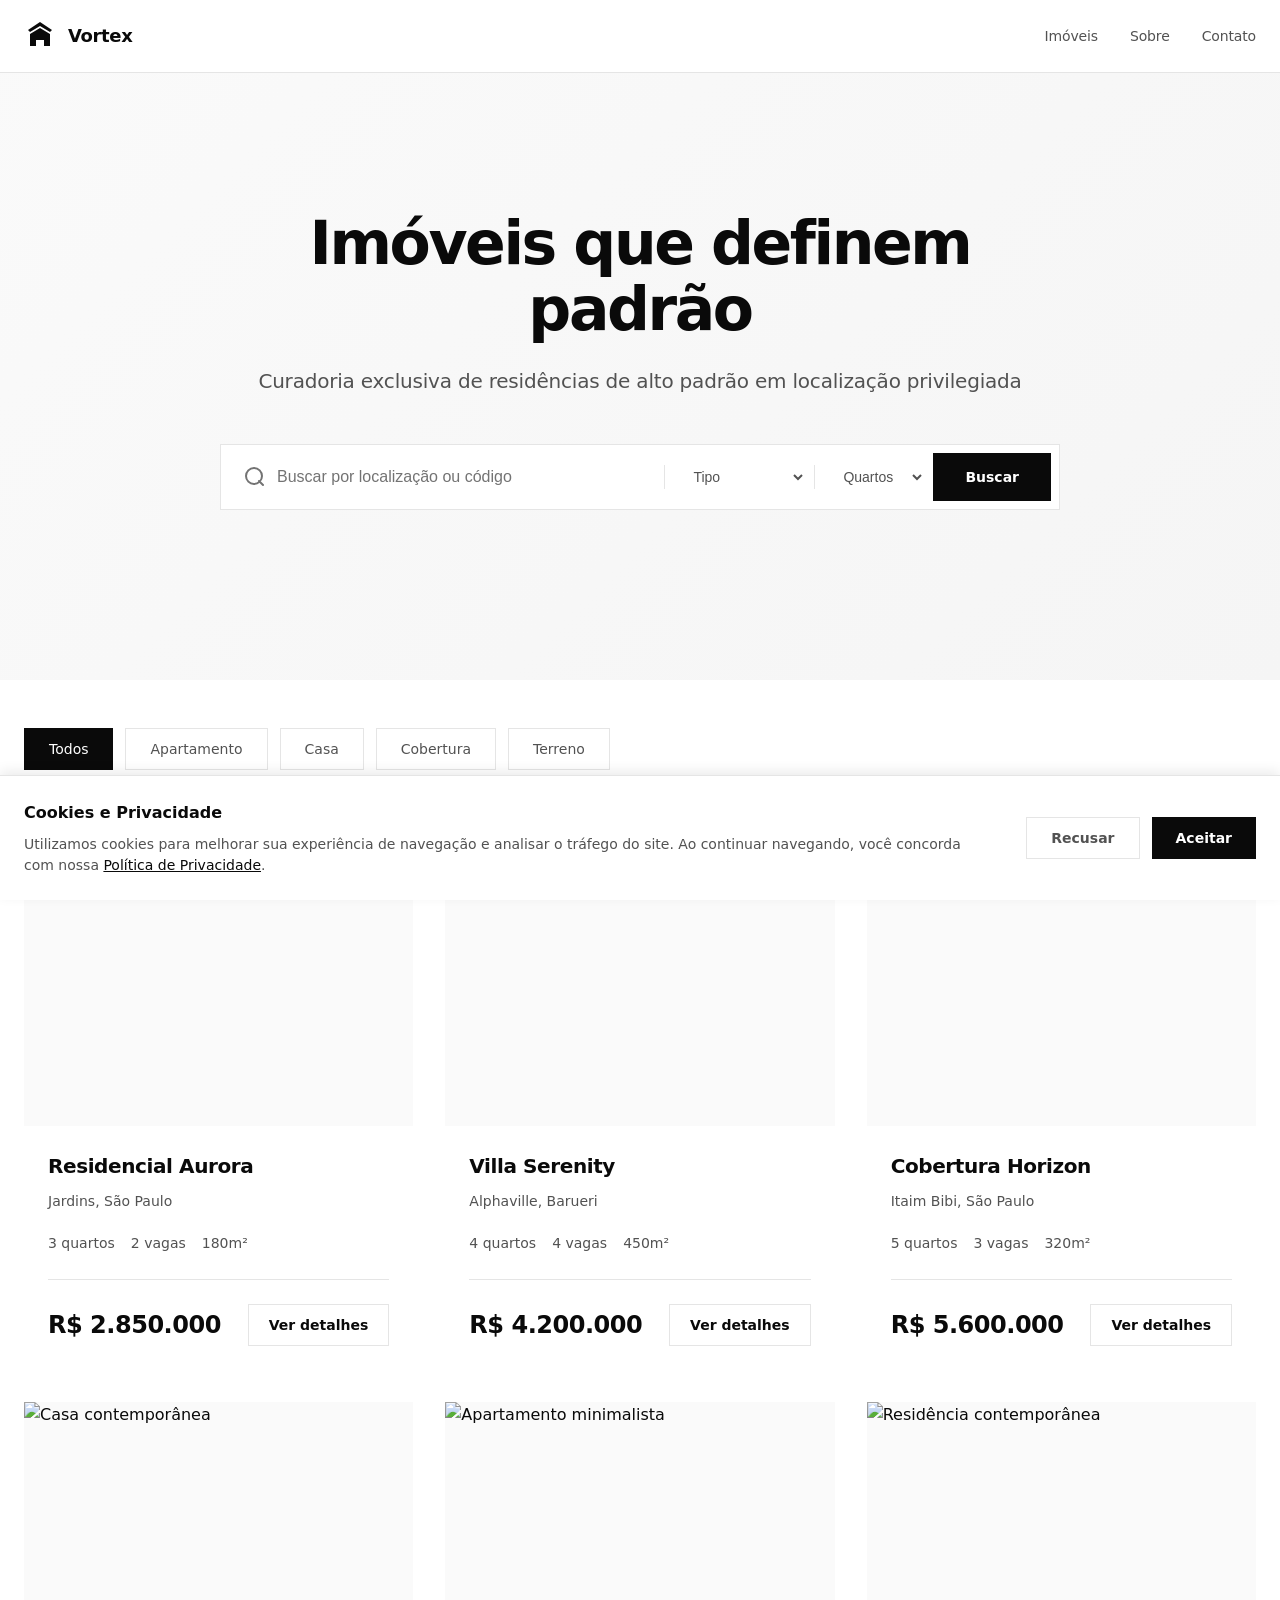
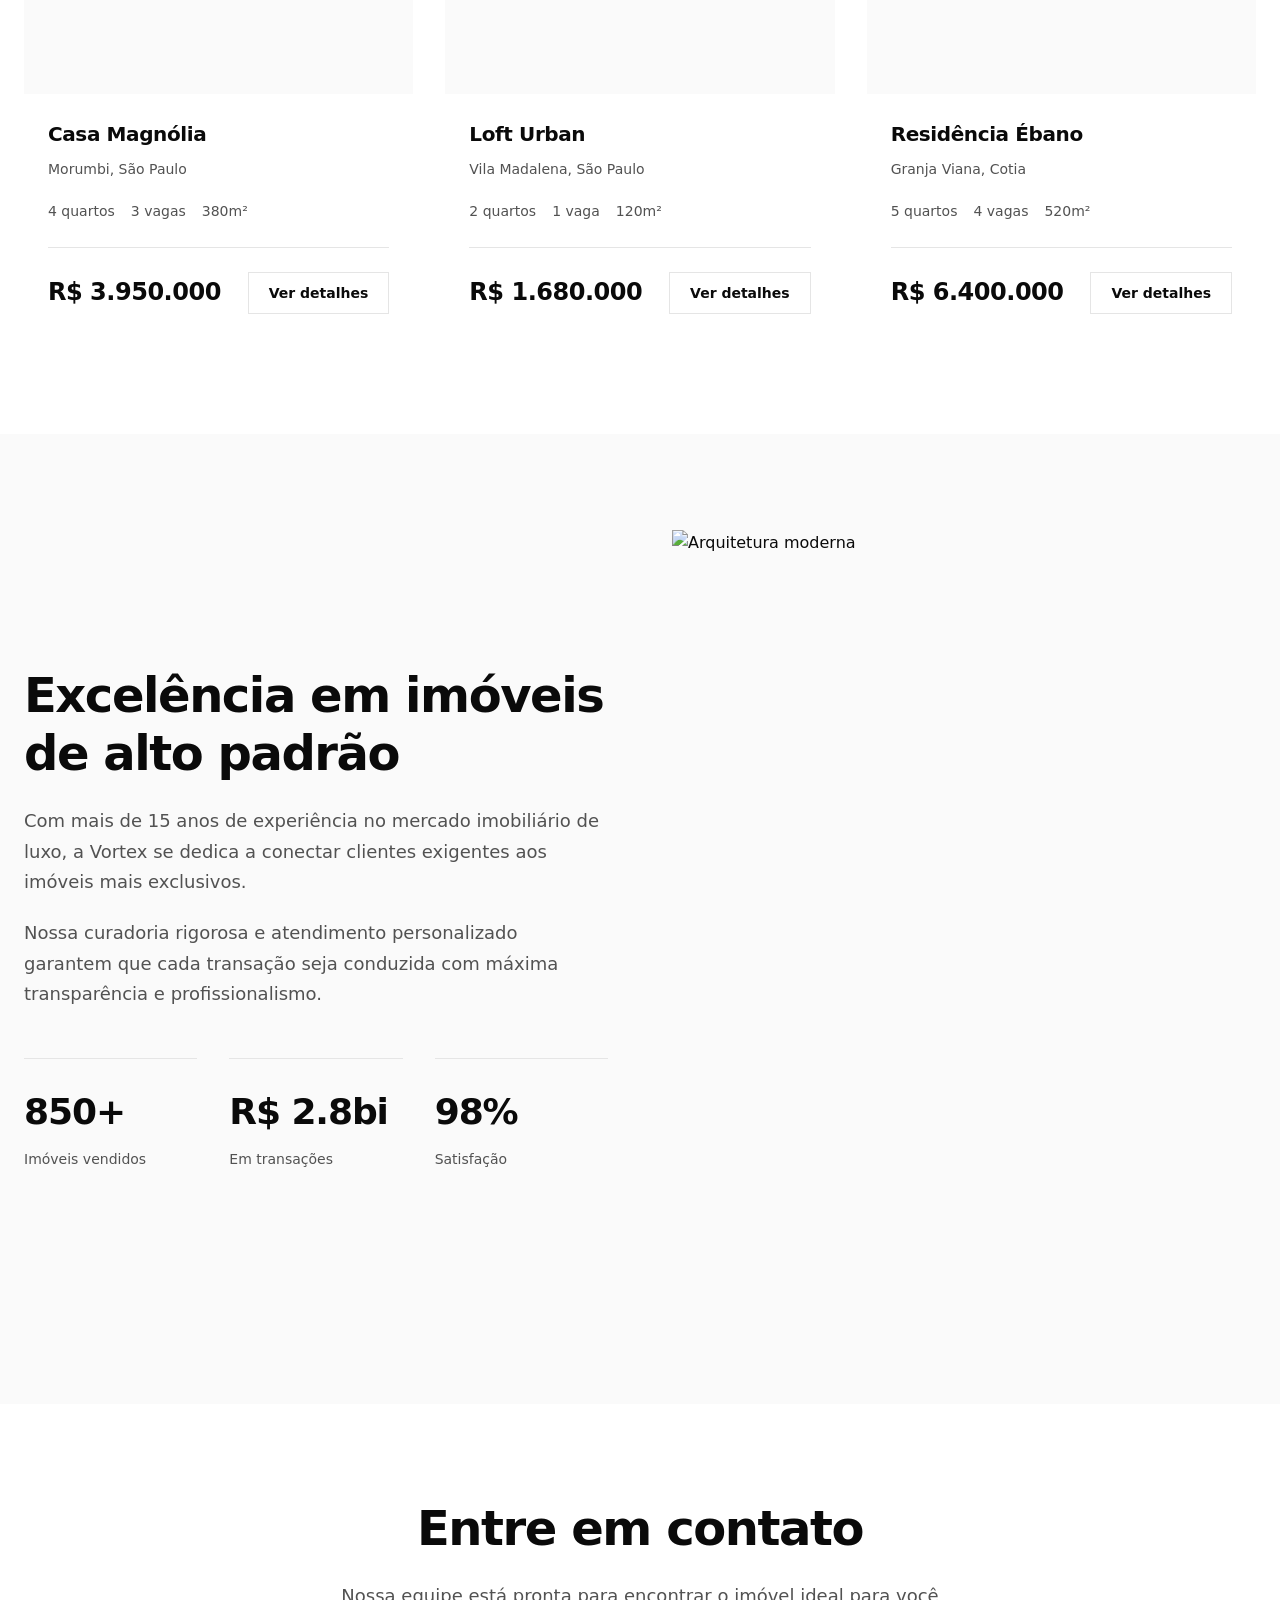
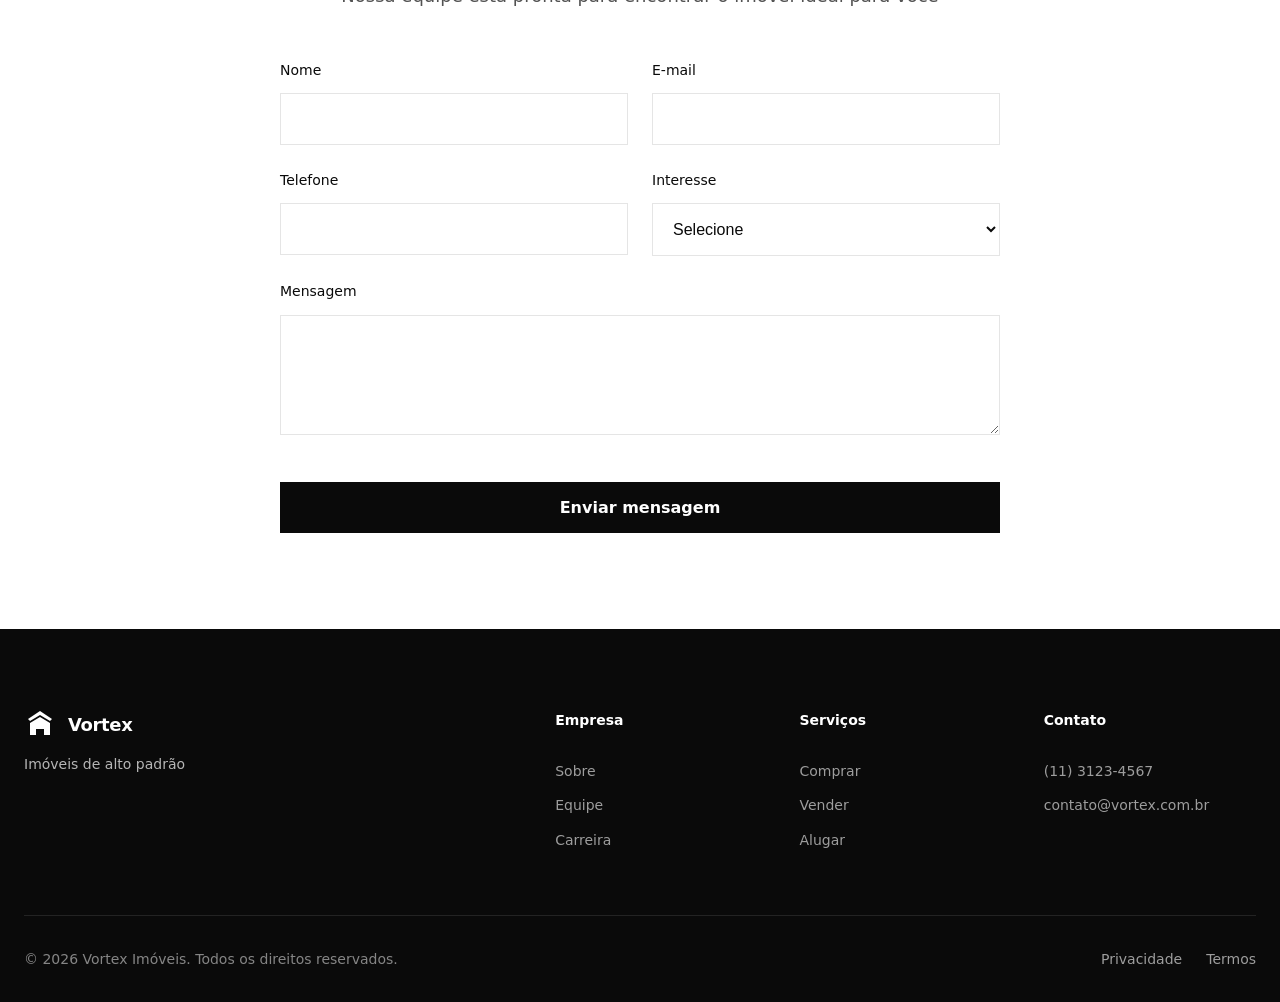
==== frontend/index.html @ df56c569 ":tada: commit inicial" ====
<!DOCTYPE html>
<html lang="pt-BR">
<head>
    <meta charset="UTF-8">
    <meta name="viewport" content="width=device-width, initial-scale=1.0">
    <title>Vortex Imóveis — Imóveis de Alto Padrão</title>
    <link rel="stylesheet" href="styles.css">
</head>
<body>
    <!-- Header -->
    <header class="header">
        <div class="container">
            <div class="header-content">
                <a href="/" class="logo">
                    <svg width="32" height="32" viewBox="0 0 32 32" fill="none">
                        <path d="M16 2L4 10L6 12L16 6L26 12L28 10L16 2Z" fill="currentColor"/>
                        <path d="M6 14V26H12V20H20V26H26V14L16 8L6 14Z" fill="currentColor"/>
                    </svg>
                    <span>Vortex</span>
                </a>

                <nav class="nav">
                    <a href="#imoveis" class="nav-link">Imóveis</a>
                    <a href="#sobre" class="nav-link">Sobre</a>
                    <a href="#contato" class="nav-link">Contato</a>
                </nav>

                <button class="menu-toggle" aria-label="Menu">
                    <span></span>
                    <span></span>
                    <span></span>
                </button>
            </div>
        </div>
    </header>

    <!-- Mobile Menu -->
    <div class="mobile-menu">
        <div class="mobile-menu-content">
            <a href="#imoveis" class="mobile-nav-link">Imóveis</a>
            <a href="#sobre" class="mobile-nav-link">Sobre</a>
            <a href="#contato" class="mobile-nav-link">Contato</a>
        </div>
    </div>

    <!-- Hero -->
    <section class="hero">
        <div class="hero-background"></div>
        <div class="container">
            <div class="hero-content">
                <h1 class="hero-title">Imóveis que definem padrão</h1>
                <p class="hero-subtitle">Curadoria exclusiva de residências de alto padrão em localização privilegiada</p>

                <!-- Search Bar -->
                <div class="search-bar">
                    <div class="search-field">
                        <svg width="20" height="20" viewBox="0 0 20 20" fill="none">
                            <path d="M9 17A8 8 0 109 1a8 8 0 000 16zM18 18l-4-4" stroke="currentColor" stroke-width="2" stroke-linecap="round"/>
                        </svg>
                        <input type="text" placeholder="Buscar por localização ou código" class="search-input">
                    </div>
                    <div class="search-divider"></div>
                    <select class="search-select">
                        <option value="">Tipo</option>
                        <option value="apartamento">Apartamento</option>
                        <option value="casa">Casa</option>
                        <option value="cobertura">Cobertura</option>
                        <option value="terreno">Terreno</option>
                    </select>
                    <div class="search-divider"></div>
                    <select class="search-select">
                        <option value="">Quartos</option>
                        <option value="1">1+</option>
                        <option value="2">2+</option>
                        <option value="3">3+</option>
                        <option value="4">4+</option>
                    </select>
                    <button class="search-button">
                        Buscar
                    </button>
                </div>
            </div>
        </div>
    </section>

    <!-- Filters -->
    <section class="filters-section">
        <div class="container">
            <div class="filters">
                <button class="filter-button active">Todos</button>
                <button class="filter-button">Apartamento</button>
                <button class="filter-button">Casa</button>
                <button class="filter-button">Cobertura</button>
                <button class="filter-button">Terreno</button>
            </div>
        </div>
    </section>

    <!-- Properties Grid -->
    <section class="properties" id="imoveis">
        <div class="container">
            <div class="properties-grid">
                <!-- Property Card 1 -->
                <article class="property-card">
                    <div class="property-image-wrapper">
                        <img src="https://images.unsplash.com/photo-1600596542815-ffad4c1539a9?w=800&h=600&fit=crop" alt="Apartamento luxuoso com vista" class="property-image" loading="lazy">
                        <div class="property-badge">Lançamento</div>
                    </div>
                    <div class="property-content">
                        <div class="property-header">
                            <h3 class="property-title">Residencial Aurora</h3>
                            <p class="property-location">Jardins, São Paulo</p>
                        </div>
                        <div class="property-features">
                            <span class="property-feature">3 quartos</span>
                            <span class="property-feature">2 vagas</span>
                            <span class="property-feature">180m²</span>
                        </div>
                        <div class="property-footer">
                            <div class="property-price">R$ 2.850.000</div>
                            <button class="property-button">Ver detalhes</button>
                        </div>
                    </div>
                </article>

                <!-- Property Card 2 -->
                <article class="property-card">
                    <div class="property-image-wrapper">
                        <img src="https://images.unsplash.com/photo-1613490493576-7fde63acd811?w=800&h=600&fit=crop" alt="Casa moderna" class="property-image" loading="lazy">
                    </div>
                    <div class="property-content">
                        <div class="property-header">
                            <h3 class="property-title">Villa Serenity</h3>
                            <p class="property-location">Alphaville, Barueri</p>
                        </div>
                        <div class="property-features">
                            <span class="property-feature">4 quartos</span>
                            <span class="property-feature">4 vagas</span>
                            <span class="property-feature">450m²</span>
                        </div>
                        <div class="property-footer">
                            <div class="property-price">R$ 4.200.000</div>
                            <button class="property-button">Ver detalhes</button>
                        </div>
                    </div>
                </article>

                <!-- Property Card 3 -->
                <article class="property-card">
                    <div class="property-image-wrapper">
                        <img src="https://images.unsplash.com/photo-1512917774080-9991f1c4c750?w=800&h=600&fit=crop" alt="Cobertura duplex" class="property-image" loading="lazy">
                        <div class="property-badge">Destaque</div>
                    </div>
                    <div class="property-content">
                        <div class="property-header">
                            <h3 class="property-title">Cobertura Horizon</h3>
                            <p class="property-location">Itaim Bibi, São Paulo</p>
                        </div>
                        <div class="property-features">
                            <span class="property-feature">5 quartos</span>
                            <span class="property-feature">3 vagas</span>
                            <span class="property-feature">320m²</span>
                        </div>
                        <div class="property-footer">
                            <div class="property-price">R$ 5.600.000</div>
                            <button class="property-button">Ver detalhes</button>
                        </div>
                    </div>
                </article>

                <!-- Property Card 4 -->
                <article class="property-card">
                    <div class="property-image-wrapper">
                        <img src="https://images.unsplash.com/photo-1564013799919-ab600027ffc6?w=800&h=600&fit=crop" alt="Casa contemporânea" class="property-image" loading="lazy">
                    </div>
                    <div class="property-content">
                        <div class="property-header">
                            <h3 class="property-title">Casa Magnólia</h3>
                            <p class="property-location">Morumbi, São Paulo</p>
                        </div>
                        <div class="property-features">
                            <span class="property-feature">4 quartos</span>
                            <span class="property-feature">3 vagas</span>
                            <span class="property-feature">380m²</span>
                        </div>
                        <div class="property-footer">
                            <div class="property-price">R$ 3.950.000</div>
                            <button class="property-button">Ver detalhes</button>
                        </div>
                    </div>
                </article>

                <!-- Property Card 5 -->
                <article class="property-card">
                    <div class="property-image-wrapper">
                        <img src="https://images.unsplash.com/photo-1605276374104-dee2a0ed3cd6?w=800&h=600&fit=crop" alt="Apartamento minimalista" class="property-image" loading="lazy">
                    </div>
                    <div class="property-content">
                        <div class="property-header">
                            <h3 class="property-title">Loft Urban</h3>
                            <p class="property-location">Vila Madalena, São Paulo</p>
                        </div>
                        <div class="property-features">
                            <span class="property-feature">2 quartos</span>
                            <span class="property-feature">1 vaga</span>
                            <span class="property-feature">120m²</span>
                        </div>
                        <div class="property-footer">
                            <div class="property-price">R$ 1.680.000</div>
                            <button class="property-button">Ver detalhes</button>
                        </div>
                    </div>
                </article>

                <!-- Property Card 6 -->
                <article class="property-card">
                    <div class="property-image-wrapper">
                        <img src="https://images.unsplash.com/photo-1600585154340-be6161a56a0c?w=800&h=600&fit=crop" alt="Residência contemporânea" class="property-image" loading="lazy">
                    </div>
                    <div class="property-content">
                        <div class="property-header">
                            <h3 class="property-title">Residência Ébano</h3>
                            <p class="property-location">Granja Viana, Cotia</p>
                        </div>
                        <div class="property-features">
                            <span class="property-feature">5 quartos</span>
                            <span class="property-feature">4 vagas</span>
                            <span class="property-feature">520m²</span>
                        </div>
                        <div class="property-footer">
                            <div class="property-price">R$ 6.400.000</div>
                            <button class="property-button">Ver detalhes</button>
                        </div>
                    </div>
                </article>
            </div>
        </div>
    </section>

    <!-- About Section -->
    <section class="about" id="sobre">
        <div class="container">
            <div class="about-grid">
                <div class="about-content">
                    <h2 class="section-title">Excelência em imóveis de alto padrão</h2>
                    <p class="about-text">Com mais de 15 anos de experiência no mercado imobiliário de luxo, a Vortex se dedica a conectar clientes exigentes aos imóveis mais exclusivos.</p>
                    <p class="about-text">Nossa curadoria rigorosa e atendimento personalizado garantem que cada transação seja conduzida com máxima transparência e profissionalismo.</p>

                    <div class="stats">
                        <div class="stat">
                            <div class="stat-number">850+</div>
                            <div class="stat-label">Imóveis vendidos</div>
                        </div>
                        <div class="stat">
                            <div class="stat-number">R$ 2.8bi</div>
                            <div class="stat-label">Em transações</div>
                        </div>
                        <div class="stat">
                            <div class="stat-number">98%</div>
                            <div class="stat-label">Satisfação</div>
                        </div>
                    </div>
                </div>
                <div class="about-image">
                    <img src="https://images.unsplash.com/photo-1560518883-ce09059eeffa?w=800&h=1000&fit=crop" alt="Arquitetura moderna" loading="lazy">
                </div>
            </div>
        </div>
    </section>

    <!-- Contact Section -->
    <section class="contact" id="contato">
        <div class="container">
            <div class="contact-content">
                <h2 class="section-title centered">Entre em contato</h2>
                <p class="contact-subtitle">Nossa equipe está pronta para encontrar o imóvel ideal para você</p>

                <form class="contact-form">
                    <div class="form-row">
                        <div class="form-group">
                            <label for="name" class="form-label">Nome</label>
                            <input type="text" id="name" class="form-input" required>
                        </div>
                        <div class="form-group">
                            <label for="email" class="form-label">E-mail</label>
                            <input type="email" id="email" class="form-input" required>
                        </div>
                    </div>

                    <div class="form-row">
                        <div class="form-group">
                            <label for="phone" class="form-label">Telefone</label>
                            <input type="tel" id="phone" class="form-input" required>
                        </div>
                        <div class="form-group">
                            <label for="interest" class="form-label">Interesse</label>
                            <select id="interest" class="form-input">
                                <option value="">Selecione</option>
                                <option value="comprar">Comprar</option>
                                <option value="vender">Vender</option>
                                <option value="alugar">Alugar</option>
                            </select>
                        </div>
                    </div>

                    <div class="form-group">
                        <label for="message" class="form-label">Mensagem</label>
                        <textarea id="message" class="form-input form-textarea" rows="4"></textarea>
                    </div>

                    <button type="submit" class="form-submit">Enviar mensagem</button>
                </form>
            </div>
        </div>
    </section>

    <!-- Footer -->
    <footer class="footer">
        <div class="container">
            <div class="footer-content">
                <div class="footer-brand">
                    <div class="logo">
                        <svg width="32" height="32" viewBox="0 0 32 32" fill="none">
                            <path d="M16 2L4 10L6 12L16 6L26 12L28 10L16 2Z" fill="currentColor"/>
                            <path d="M6 14V26H12V20H20V26H26V14L16 8L6 14Z" fill="currentColor"/>
                        </svg>
                        <span>Vortex</span>
                    </div>
                    <p class="footer-tagline">Imóveis de alto padrão</p>
                </div>

                <div class="footer-links">
                    <div class="footer-column">
                        <h4 class="footer-heading">Empresa</h4>
                        <a href="#sobre" class="footer-link">Sobre</a>
                        <a href="#" class="footer-link">Equipe</a>
                        <a href="#" class="footer-link">Carreira</a>
                    </div>

                    <div class="footer-column">
                        <h4 class="footer-heading">Serviços</h4>
                        <a href="#" class="footer-link">Comprar</a>
                        <a href="#" class="footer-link">Vender</a>
                        <a href="#" class="footer-link">Alugar</a>
                    </div>

                    <div class="footer-column">
                        <h4 class="footer-heading">Contato</h4>
                        <a href="tel:+551131234567" class="footer-link">(11) 3123-4567</a>
                        <a href="mailto:contato@vortex.com.br" class="footer-link">contato@vortex.com.br</a>
                    </div>
                </div>
            </div>

            <div class="footer-bottom">
                <p>© 2026 Vortex Imóveis. Todos os direitos reservados.</p>
                <div class="footer-legal">
                    <a href="privacy.html" class="footer-link">Privacidade</a>
                    <a href="terms.html" class="footer-link">Termos</a>
                </div>
            </div>
        </div>
    </footer>

    <!-- Cookie Banner -->
    <div class="cookie-banner" id="cookieBanner">
        <div class="cookie-banner-content">
            <div class="cookie-banner-text">
                <h3 class="cookie-banner-title">Cookies e Privacidade</h3>
                <p class="cookie-banner-description">
                    Utilizamos cookies para melhorar sua experiência de navegação e analisar o tráfego do site.
                    Ao continuar navegando, você concorda com nossa <a href="privacy.html">Política de Privacidade</a>.
                </p>
            </div>
            <div class="cookie-banner-actions">
                <button class="cookie-banner-button secondary" id="cookieReject">Recusar</button>
                <button class="cookie-banner-button primary" id="cookieAccept">Aceitar</button>
            </div>
        </div>
    </div>

    <script src="script.js"></script>
</body>
</html>
---- frontend/styles.css ----
/* Reset & Base */
* {
    margin: 0;
    padding: 0;
    box-sizing: border-box;
}

:root {
    /* Colors */
    --color-background: #ffffff;
    --color-surface: #fafafa;
    --color-surface-elevated: #ffffff;
    --color-text-primary: #0a0a0a;
    --color-text-secondary: #525252;
    --color-text-tertiary: #737373;
    --color-border: #e5e5e5;
    --color-border-hover: #d4d4d4;
    --color-accent: #0a0a0a;
    --color-accent-hover: #262626;

    /* Typography Scale */
    --font-sans: -apple-system, BlinkMacSystemFont, 'Segoe UI', system-ui, sans-serif;
    --font-size-xs: 0.8125rem;
    --font-size-sm: 0.875rem;
    --font-size-base: 1rem;
    --font-size-lg: 1.125rem;
    --font-size-xl: 1.25rem;
    --font-size-2xl: 1.5rem;
    --font-size-3xl: 1.875rem;
    --font-size-4xl: 2.25rem;
    --font-size-5xl: 3rem;
    --font-size-6xl: 3.75rem;

    /* Spacing */
    --space-1: 0.25rem;
    --space-2: 0.5rem;
    --space-3: 0.75rem;
    --space-4: 1rem;
    --space-5: 1.25rem;
    --space-6: 1.5rem;
    --space-8: 2rem;
    --space-10: 2.5rem;
    --space-12: 3rem;
    --space-16: 4rem;
    --space-20: 5rem;
    --space-24: 6rem;
    --space-32: 8rem;

    /* Layout */
    --container-max: 1280px;
    --container-padding: var(--space-6);

    /* Effects */
    --transition-fast: 150ms cubic-bezier(0.4, 0, 0.2, 1);
    --transition-base: 250ms cubic-bezier(0.4, 0, 0.2, 1);
    --shadow-sm: 0 1px 2px rgba(0, 0, 0, 0.04);
    --shadow-md: 0 2px 8px rgba(0, 0, 0, 0.08);
    --shadow-lg: 0 8px 24px rgba(0, 0, 0, 0.12);
}

html {
    -webkit-font-smoothing: antialiased;
    -moz-osx-font-smoothing: grayscale;
}

body {
    font-family: var(--font-sans);
    font-size: var(--font-size-base);
    line-height: 1.6;
    color: var(--color-text-primary);
    background: var(--color-background);
}

img {
    display: block;
    max-width: 100%;
    height: auto;
}

button {
    font-family: inherit;
    cursor: pointer;
    border: 0;
    background: none;
}

a {
    color: inherit;
    text-decoration: none;
}

/* Container */
.container {
    max-width: var(--container-max);
    margin: 0 auto;
    padding: 0 var(--container-padding);
}

/* Header */
.header {
    position: fixed;
    top: 0;
    left: 0;
    right: 0;
    z-index: 100;
    background: rgba(255, 255, 255, 0.92);
    backdrop-filter: blur(12px);
    border-bottom: 1px solid var(--color-border);
    transition: background var(--transition-base);
}

.header-content {
    display: flex;
    align-items: center;
    justify-content: space-between;
    height: 72px;
}

.logo {
    display: flex;
    align-items: center;
    gap: var(--space-3);
    font-size: var(--font-size-lg);
    font-weight: 600;
    letter-spacing: -0.02em;
    color: var(--color-text-primary);
}

.logo svg {
    flex-shrink: 0;
}

.nav {
    display: flex;
    gap: var(--space-8);
}

.nav-link {
    font-size: var(--font-size-sm);
    font-weight: 500;
    color: var(--color-text-secondary);
    transition: color var(--transition-fast);
    letter-spacing: -0.01em;
}

.nav-link:hover {
    color: var(--color-text-primary);
}

.menu-toggle {
    display: none;
    flex-direction: column;
    gap: 5px;
    padding: var(--space-2);
}

.menu-toggle span {
    width: 22px;
    height: 2px;
    background: var(--color-text-primary);
    transition: all var(--transition-fast);
}

/* Mobile Menu */
.mobile-menu {
    position: fixed;
    top: 73px;
    left: 0;
    right: 0;
    background: var(--color-surface-elevated);
    border-bottom: 1px solid var(--color-border);
    padding: var(--space-6) var(--container-padding);
    display: none;
    z-index: 99;
}

.mobile-menu.active {
    display: block;
}

.mobile-menu-content {
    display: flex;
    flex-direction: column;
    gap: var(--space-4);
}

.mobile-nav-link {
    font-size: var(--font-size-base);
    font-weight: 500;
    color: var(--color-text-secondary);
    padding: var(--space-3) 0;
}

/* Hero */
.hero {
    position: relative;
    min-height: 680px;
    display: flex;
    align-items: center;
    padding-top: 120px;
    padding-bottom: var(--space-20);
    overflow: hidden;
}

.hero-background {
    position: absolute;
    inset: 0;
    background: linear-gradient(135deg, #fafafa 0%, #f5f5f5 100%);
    z-index: -1;
}

.hero-content {
    max-width: 840px;
    margin: 0 auto;
    text-align: center;
}

.hero-title {
    font-size: var(--font-size-6xl);
    font-weight: 600;
    letter-spacing: -0.04em;
    line-height: 1.1;
    margin-bottom: var(--space-6);
}

.hero-subtitle {
    font-size: var(--font-size-xl);
    color: var(--color-text-secondary);
    margin-bottom: var(--space-12);
    letter-spacing: -0.01em;
    line-height: 1.5;
}

/* Search Bar */
.search-bar {
    display: flex;
    align-items: center;
    background: var(--color-surface-elevated);
    border: 1px solid var(--color-border);
    padding: var(--space-2);
    gap: var(--space-2);
    max-width: 920px;
    margin: 0 auto;
    transition: border-color var(--transition-fast), box-shadow var(--transition-fast);
}

.search-bar:focus-within {
    border-color: var(--color-text-primary);
    box-shadow: 0 0 0 3px rgba(10, 10, 10, 0.06);
}

.search-field {
    flex: 1;
    display: flex;
    align-items: center;
    gap: var(--space-3);
    padding: 0 var(--space-4);
}

.search-field svg {
    color: var(--color-text-tertiary);
    flex-shrink: 0;
}

.search-input {
    flex: 1;
    border: 0;
    background: transparent;
    font-size: var(--font-size-base);
    color: var(--color-text-primary);
    outline: 0;
}

.search-input::placeholder {
    color: var(--color-text-tertiary);
}

.search-divider {
    width: 1px;
    height: 24px;
    background: var(--color-border);
}

.search-select {
    border: 0;
    background: transparent;
    font-size: var(--font-size-sm);
    color: var(--color-text-secondary);
    padding: var(--space-3) var(--space-4);
    outline: 0;
    cursor: pointer;
    font-weight: 500;
}

.search-button {
    background: var(--color-accent);
    color: white;
    padding: var(--space-4) var(--space-8);
    font-size: var(--font-size-sm);
    font-weight: 600;
    transition: background var(--transition-fast);
}

.search-button:hover {
    background: var(--color-accent-hover);
}

/* Filters */
.filters-section {
    padding: var(--space-12) 0 var(--space-8);
}

.filters {
    display: flex;
    gap: var(--space-3);
    overflow-x: auto;
    -webkit-overflow-scrolling: touch;
    scrollbar-width: none;
}

.filters::-webkit-scrollbar {
    display: none;
}

.filter-button {
    padding: var(--space-3) var(--space-6);
    font-size: var(--font-size-sm);
    font-weight: 500;
    color: var(--color-text-secondary);
    background: transparent;
    border: 1px solid var(--color-border);
    white-space: nowrap;
    transition: all var(--transition-fast);
}

.filter-button:hover {
    border-color: var(--color-border-hover);
    color: var(--color-text-primary);
}

.filter-button.active {
    background: var(--color-accent);
    color: white;
    border-color: var(--color-accent);
}

/* Properties Grid */
.properties {
    padding: var(--space-8) 0 var(--space-24);
}

.properties-grid {
    display: grid;
    grid-template-columns: repeat(3, 1fr);
    gap: var(--space-8);
}

.property-card {
    background: var(--color-surface-elevated);
    transition: transform var(--transition-base), box-shadow var(--transition-base);
}

.property-card:hover {
    transform: translateY(-4px);
    box-shadow: var(--shadow-lg);
}

.property-image-wrapper {
    position: relative;
    aspect-ratio: 4 / 3;
    overflow: hidden;
    background: var(--color-surface);
}

.property-image {
    width: 100%;
    height: 100%;
    object-fit: cover;
    transition: transform var(--transition-base);
}

.property-card:hover .property-image {
    transform: scale(1.03);
}

.property-badge {
    position: absolute;
    top: var(--space-4);
    left: var(--space-4);
    background: rgba(255, 255, 255, 0.96);
    backdrop-filter: blur(8px);
    padding: var(--space-2) var(--space-4);
    font-size: var(--font-size-xs);
    font-weight: 600;
    text-transform: uppercase;
    letter-spacing: 0.04em;
}

.property-content {
    padding: var(--space-6);
}

.property-header {
    margin-bottom: var(--space-5);
}

.property-title {
    font-size: var(--font-size-xl);
    font-weight: 600;
    letter-spacing: -0.02em;
    margin-bottom: var(--space-2);
}

.property-location {
    font-size: var(--font-size-sm);
    color: var(--color-text-secondary);
}

.property-features {
    display: flex;
    gap: var(--space-4);
    margin-bottom: var(--space-6);
    padding-bottom: var(--space-6);
    border-bottom: 1px solid var(--color-border);
}

.property-feature {
    font-size: var(--font-size-sm);
    color: var(--color-text-secondary);
}

.property-footer {
    display: flex;
    align-items: center;
    justify-content: space-between;
}

.property-price {
    font-size: var(--font-size-2xl);
    font-weight: 600;
    letter-spacing: -0.02em;
}

.property-button {
    padding: var(--space-3) var(--space-5);
    font-size: var(--font-size-sm);
    font-weight: 600;
    color: var(--color-text-primary);
    border: 1px solid var(--color-border);
    transition: all var(--transition-fast);
}

.property-button:hover {
    background: var(--color-accent);
    color: white;
    border-color: var(--color-accent);
}

/* About Section */
.about {
    padding: var(--space-24) 0;
    background: var(--color-surface);
}

.about-grid {
    display: grid;
    grid-template-columns: 1fr 1fr;
    gap: var(--space-16);
    align-items: center;
}

.section-title {
    font-size: var(--font-size-5xl);
    font-weight: 600;
    letter-spacing: -0.03em;
    line-height: 1.2;
    margin-bottom: var(--space-6);
}

.section-title.centered {
    text-align: center;
}

.about-text {
    font-size: var(--font-size-lg);
    color: var(--color-text-secondary);
    line-height: 1.7;
    margin-bottom: var(--space-5);
}

.stats {
    display: grid;
    grid-template-columns: repeat(3, 1fr);
    gap: var(--space-8);
    margin-top: var(--space-12);
}

.stat {
    padding-top: var(--space-6);
    border-top: 1px solid var(--color-border);
}

.stat-number {
    font-size: var(--font-size-4xl);
    font-weight: 600;
    letter-spacing: -0.03em;
    margin-bottom: var(--space-2);
}

.stat-label {
    font-size: var(--font-size-sm);
    color: var(--color-text-secondary);
}

.about-image {
    position: relative;
    aspect-ratio: 3 / 4;
    overflow: hidden;
}

.about-image img {
    width: 100%;
    height: 100%;
    object-fit: cover;
}

/* Contact Section */
.contact {
    padding: var(--space-24) 0;
}

.contact-content {
    max-width: 720px;
    margin: 0 auto;
}

.contact-subtitle {
    text-align: center;
    font-size: var(--font-size-lg);
    color: var(--color-text-secondary);
    margin-bottom: var(--space-12);
}

.contact-form {
    margin-top: var(--space-12);
}

.form-row {
    display: grid;
    grid-template-columns: 1fr 1fr;
    gap: var(--space-6);
}

.form-group {
    margin-bottom: var(--space-6);
}

.form-label {
    display: block;
    font-size: var(--font-size-sm);
    font-weight: 500;
    margin-bottom: var(--space-3);
    color: var(--color-text-primary);
}

.form-input {
    width: 100%;
    padding: var(--space-4);
    font-size: var(--font-size-base);
    color: var(--color-text-primary);
    background: var(--color-surface-elevated);
    border: 1px solid var(--color-border);
    outline: 0;
    transition: border-color var(--transition-fast), box-shadow var(--transition-fast);
}

.form-input:focus {
    border-color: var(--color-text-primary);
    box-shadow: 0 0 0 3px rgba(10, 10, 10, 0.06);
}

.form-textarea {
    resize: vertical;
    min-height: 120px;
}

.form-submit {
    width: 100%;
    padding: var(--space-4) var(--space-8);
    font-size: var(--font-size-base);
    font-weight: 600;
    background: var(--color-accent);
    color: white;
    transition: background var(--transition-fast);
    margin-top: var(--space-4);
}

.form-submit:hover {
    background: var(--color-accent-hover);
}

/* Footer */
.footer {
    background: var(--color-text-primary);
    color: rgba(255, 255, 255, 0.7);
    padding: var(--space-20) 0 var(--space-8);
}

.footer .logo {
    color: white;
}

.footer-content {
    display: grid;
    grid-template-columns: 2fr 3fr;
    gap: var(--space-16);
    padding-bottom: var(--space-16);
    border-bottom: 1px solid rgba(255, 255, 255, 0.1);
    margin-bottom: var(--space-8);
}

.footer-tagline {
    margin-top: var(--space-3);
    font-size: var(--font-size-sm);
}

.footer-links {
    display: grid;
    grid-template-columns: repeat(3, 1fr);
    gap: var(--space-8);
}

.footer-heading {
    font-size: var(--font-size-sm);
    font-weight: 600;
    color: white;
    margin-bottom: var(--space-4);
}

.footer-column {
    display: flex;
    flex-direction: column;
    gap: var(--space-3);
}

.footer-link {
    font-size: var(--font-size-sm);
    color: rgba(255, 255, 255, 0.6);
    transition: color var(--transition-fast);
}

.footer-link:hover {
    color: white;
}

.footer-bottom {
    display: flex;
    justify-content: space-between;
    align-items: center;
    font-size: var(--font-size-sm);
    color: rgba(255, 255, 255, 0.5);
}

.footer-legal {
    display: flex;
    gap: var(--space-6);
}

/* Responsive - Tablet */
@media (max-width: 1024px) {
    :root {
        --container-padding: var(--space-5);
        --font-size-6xl: 2.5rem;
        --font-size-5xl: 2rem;
    }

    .header-content {
        height: 64px;
    }

    .nav {
        display: none;
    }

    .menu-toggle {
        display: flex;
    }

    .menu-toggle.active span:nth-child(1) {
        transform: rotate(45deg) translate(7px, 7px);
    }

    .menu-toggle.active span:nth-child(2) {
        opacity: 0;
    }

    .menu-toggle.active span:nth-child(3) {
        transform: rotate(-45deg) translate(6px, -6px);
    }

    .hero {
        min-height: 580px;
        padding-top: 100px;
    }

    .search-bar {
        flex-wrap: wrap;
    }

    .search-field {
        flex-basis: 100%;
        order: 1;
    }

    .search-button {
        flex: 1;
        order: 3;
    }

    .search-divider {
        display: none;
    }

    .properties-grid {
        grid-template-columns: repeat(2, 1fr);
        gap: var(--space-6);
    }

    .about-grid {
        gap: var(--space-12);
    }

    .stats {
        gap: var(--space-6);
    }

    .footer-content {
        grid-template-columns: 1fr;
        gap: var(--space-12);
    }

    .footer-links {
        gap: var(--space-12);
    }
}

/* Cookie Banner */
.cookie-banner {
    position: fixed;
    bottom: 0;
    left: 0;
    right: 0;
    background: var(--color-surface-elevated);
    border-top: 1px solid var(--color-border);
    padding: var(--space-6);
    z-index: 1000;
    box-shadow: 0 -4px 12px rgba(0, 0, 0, 0.08);
    transform: translateY(100%);
    transition: transform var(--transition-base);
}

.cookie-banner.visible {
    transform: translateY(0);
}

.cookie-banner-content {
    max-width: var(--container-max);
    margin: 0 auto;
    display: flex;
    align-items: center;
    gap: var(--space-8);
}

.cookie-banner-text {
    flex: 1;
}

.cookie-banner-title {
    font-size: var(--font-size-base);
    font-weight: 600;
    margin-bottom: var(--space-2);
}

.cookie-banner-description {
    font-size: var(--font-size-sm);
    color: var(--color-text-secondary);
    line-height: 1.5;
}

.cookie-banner-description a {
    color: var(--color-text-primary);
    text-decoration: underline;
}

.cookie-banner-actions {
    display: flex;
    gap: var(--space-3);
}

.cookie-banner-button {
    padding: var(--space-3) var(--space-6);
    font-size: var(--font-size-sm);
    font-weight: 600;
    transition: all var(--transition-fast);
    white-space: nowrap;
}

.cookie-banner-button.primary {
    background: var(--color-accent);
    color: white;
}

.cookie-banner-button.primary:hover {
    background: var(--color-accent-hover);
}

.cookie-banner-button.secondary {
    background: transparent;
    color: var(--color-text-secondary);
    border: 1px solid var(--color-border);
}

.cookie-banner-button.secondary:hover {
    border-color: var(--color-border-hover);
    color: var(--color-text-primary);
}

/* Error Page */
.error-page {
    min-height: calc(100vh - 72px);
    display: flex;
    align-items: center;
    padding: var(--space-24) 0;
    margin-top: 72px;
}

.error-content {
    text-align: center;
    max-width: 560px;
    margin: 0 auto;
}

.error-number {
    font-size: 8rem;
    font-weight: 600;
    letter-spacing: -0.04em;
    color: var(--color-border);
    line-height: 1;
    margin-bottom: var(--space-6);
}

.error-title {
    font-size: var(--font-size-4xl);
    font-weight: 600;
    letter-spacing: -0.03em;
    margin-bottom: var(--space-4);
}

.error-description {
    font-size: var(--font-size-lg);
    color: var(--color-text-secondary);
    margin-bottom: var(--space-12);
    line-height: 1.6;
}

.error-actions {
    display: flex;
    gap: var(--space-4);
    justify-content: center;
}

.error-button {
    padding: var(--space-4) var(--space-8);
    font-size: var(--font-size-base);
    font-weight: 600;
    transition: all var(--transition-fast);
}

.error-button.primary {
    background: var(--color-accent);
    color: white;
}

.error-button.primary:hover {
    background: var(--color-accent-hover);
}

.error-button.secondary {
    background: transparent;
    color: var(--color-text-primary);
    border: 1px solid var(--color-border);
}

.error-button.secondary:hover {
    background: var(--color-surface);
    border-color: var(--color-border-hover);
}

/* Thank You Page */
.thank-page {
    min-height: calc(100vh - 72px);
    display: flex;
    align-items: center;
    padding: var(--space-24) 0;
    margin-top: 72px;
}

.thank-content {
    text-align: center;
    max-width: 720px;
    margin: 0 auto;
}

.thank-icon {
    width: 64px;
    height: 64px;
    margin: 0 auto var(--space-8);
    color: var(--color-accent);
}

.thank-title {
    font-size: var(--font-size-4xl);
    font-weight: 600;
    letter-spacing: -0.03em;
    margin-bottom: var(--space-4);
}

.thank-description {
    font-size: var(--font-size-lg);
    color: var(--color-text-secondary);
    margin-bottom: var(--space-12);
    line-height: 1.7;
}

.thank-info {
    display: grid;
    grid-template-columns: 1fr 1fr;
    gap: var(--space-8);
    margin-bottom: var(--space-12);
    text-align: left;
}

.thank-info-item {
    padding: var(--space-6);
    background: var(--color-surface);
}

.thank-info-item h3 {
    font-size: var(--font-size-lg);
    font-weight: 600;
    margin-bottom: var(--space-3);
}

.thank-info-item p {
    font-size: var(--font-size-sm);
    color: var(--color-text-secondary);
    line-height: 1.6;
}

.thank-actions {
    display: flex;
    gap: var(--space-4);
    justify-content: center;
}

/* Legal Pages */
.legal-page {
    padding: var(--space-24) 0;
    margin-top: 72px;
}

.legal-content {
    max-width: 840px;
    margin: 0 auto;
}

.legal-title {
    font-size: var(--font-size-5xl);
    font-weight: 600;
    letter-spacing: -0.03em;
    margin-bottom: var(--space-4);
}

.legal-meta {
    font-size: var(--font-size-sm);
    color: var(--color-text-tertiary);
    margin-bottom: var(--space-16);
    padding-bottom: var(--space-8);
    border-bottom: 1px solid var(--color-border);
}

.legal-section {
    margin-bottom: var(--space-12);
}

.legal-section h2 {
    font-size: var(--font-size-2xl);
    font-weight: 600;
    letter-spacing: -0.02em;
    margin-bottom: var(--space-4);
}

.legal-section p {
    font-size: var(--font-size-base);
    color: var(--color-text-secondary);
    line-height: 1.7;
    margin-bottom: var(--space-4);
}

.legal-section ul {
    margin-left: var(--space-6);
    margin-bottom: var(--space-4);
}

.legal-section li {
    font-size: var(--font-size-base);
    color: var(--color-text-secondary);
    line-height: 1.7;
    margin-bottom: var(--space-2);
}

/* Property Detail Page */
.property-detail {
    padding-top: 96px;
    padding-bottom: var(--space-24);
}

.back-button {
    display: inline-flex;
    align-items: center;
    gap: var(--space-2);
    font-size: var(--font-size-sm);
    font-weight: 500;
    color: var(--color-text-secondary);
    margin-bottom: var(--space-8);
    transition: color var(--transition-fast);
}

.back-button:hover {
    color: var(--color-text-primary);
}

.property-detail-header {
    display: flex;
    justify-content: space-between;
    align-items: flex-start;
    margin-bottom: var(--space-12);
    padding-bottom: var(--space-8);
    border-bottom: 1px solid var(--color-border);
}

.property-detail-title {
    font-size: var(--font-size-5xl);
    font-weight: 600;
    letter-spacing: -0.03em;
    margin-bottom: var(--space-2);
}

.property-detail-location {
    font-size: var(--font-size-lg);
    color: var(--color-text-secondary);
}

.property-detail-price {
    font-size: var(--font-size-4xl);
    font-weight: 600;
    letter-spacing: -0.03em;
}

/* Property Gallery */
.property-gallery {
    margin-bottom: var(--space-16);
}

.property-gallery-main {
    aspect-ratio: 16 / 10;
    margin-bottom: var(--space-4);
    overflow: hidden;
    background: var(--color-surface);
}

.property-gallery-main img {
    width: 100%;
    height: 100%;
    object-fit: cover;
}

.property-gallery-thumbs {
    display: grid;
    grid-template-columns: repeat(4, 1fr);
    gap: var(--space-4);
}

.property-gallery-thumb {
    aspect-ratio: 4 / 3;
    cursor: pointer;
    opacity: 0.6;
    transition: opacity var(--transition-fast);
    object-fit: cover;
}

.property-gallery-thumb:hover,
.property-gallery-thumb.active {
    opacity: 1;
}

/* Property Detail Grid */
.property-detail-grid {
    display: grid;
    grid-template-columns: 1fr 400px;
    gap: var(--space-16);
}

.property-detail-main {
    display: flex;
    flex-direction: column;
    gap: var(--space-12);
}

.detail-section {
    padding-bottom: var(--space-12);
    border-bottom: 1px solid var(--color-border);
}

.detail-section:last-child {
    border-bottom: 0;
}

.detail-section-title {
    font-size: var(--font-size-2xl);
    font-weight: 600;
    letter-spacing: -0.02em;
    margin-bottom: var(--space-6);
}

.property-specs {
    display: grid;
    grid-template-columns: repeat(2, 1fr);
    gap: var(--space-8);
}

.property-spec {
    display: flex;
    gap: var(--space-4);
}

.property-spec svg {
    flex-shrink: 0;
    color: var(--color-text-secondary);
}

.property-spec-label {
    font-size: var(--font-size-sm);
    color: var(--color-text-tertiary);
    margin-bottom: var(--space-1);
}

.property-spec-value {
    font-size: var(--font-size-xl);
    font-weight: 600;
    letter-spacing: -0.02em;
}

.detail-text p {
    font-size: var(--font-size-base);
    color: var(--color-text-secondary);
    line-height: 1.7;
    margin-bottom: var(--space-4);
}

/* Features Grid */
.features-grid {
    display: grid;
    grid-template-columns: repeat(2, 1fr);
    gap: var(--space-4);
}

.feature-item {
    display: flex;
    align-items: center;
    gap: var(--space-3);
    font-size: var(--font-size-sm);
    color: var(--color-text-secondary);
}

.feature-item svg {
    flex-shrink: 0;
    color: var(--color-accent);
}

.location-info p {
    font-size: var(--font-size-base);
    color: var(--color-text-secondary);
    line-height: 1.7;
}

/* Contact Card */
.contact-card {
    background: var(--color-surface);
    padding: var(--space-8);
    position: sticky;
    top: 96px;
}

.contact-card-title {
    font-size: var(--font-size-xl);
    font-weight: 600;
    letter-spacing: -0.02em;
    margin-bottom: var(--space-3);
}

.contact-card-text {
    font-size: var(--font-size-sm);
    color: var(--color-text-secondary);
    line-height: 1.6;
    margin-bottom: var(--space-6);
}

.contact-card-form {
    display: flex;
    flex-direction: column;
    gap: var(--space-4);
}

.contact-card-input {
    width: 100%;
    padding: var(--space-4);
    font-size: var(--font-size-sm);
    color: var(--color-text-primary);
    background: var(--color-surface-elevated);
    border: 1px solid var(--color-border);
    outline: 0;
    transition: border-color var(--transition-fast);
}

.contact-card-input:focus {
    border-color: var(--color-text-primary);
}

.contact-card-textarea {
    resize: vertical;
}

.contact-card-button {
    padding: var(--space-4);
    font-size: var(--font-size-sm);
    font-weight: 600;
    background: var(--color-accent);
    color: white;
    transition: background var(--transition-fast);
}

.contact-card-button:hover {
    background: var(--color-accent-hover);
}

.contact-card-divider {
    height: 1px;
    background: var(--color-border);
    margin: var(--space-6) 0;
}

.contact-card-label {
    font-size: var(--font-size-xs);
    text-transform: uppercase;
    letter-spacing: 0.05em;
    color: var(--color-text-tertiary);
    margin-bottom: var(--space-2);
}

.contact-card-phone {
    font-size: var(--font-size-xl);
    font-weight: 600;
    letter-spacing: -0.02em;
    color: var(--color-text-primary);
    transition: color var(--transition-fast);
}

.contact-card-phone:hover {
    color: var(--color-accent);
}

/* Property Info Card */
.property-info-card {
    background: var(--color-surface);
    padding: var(--space-6);
    margin-top: var(--space-6);
}

.property-info-title {
    font-size: var(--font-size-base);
    font-weight: 600;
    margin-bottom: var(--space-4);
}

.property-info-list {
    display: flex;
    flex-direction: column;
    gap: var(--space-4);
}

.property-info-item {
    display: flex;
    justify-content: space-between;
    font-size: var(--font-size-sm);
}

.property-info-label {
    color: var(--color-text-tertiary);
}

.property-info-value {
    font-weight: 500;
    color: var(--color-text-primary);
}

/* Responsive - Tablet */
@media (max-width: 1024px) {
    :root {
        --container-padding: var(--space-5);
        --font-size-6xl: 2.5rem;
        --font-size-5xl: 2rem;
    }

    .header-content {
        height: 64px;
    }

    .nav {
        display: none;
    }

    .menu-toggle {
        display: flex;
    }

    .menu-toggle.active span:nth-child(1) {
        transform: rotate(45deg) translate(7px, 7px);
    }

    .menu-toggle.active span:nth-child(2) {
        opacity: 0;
    }

    .menu-toggle.active span:nth-child(3) {
        transform: rotate(-45deg) translate(6px, -6px);
    }

    .hero {
        min-height: 580px;
        padding-top: 100px;
    }

    .search-bar {
        flex-wrap: wrap;
    }

    .search-field {
        flex-basis: 100%;
        order: 1;
    }

    .search-button {
        flex: 1;
        order: 3;
    }

    .search-divider {
        display: none;
    }

    .properties-grid {
        grid-template-columns: repeat(2, 1fr);
        gap: var(--space-6);
    }

    .about-grid {
        gap: var(--space-12);
    }

    .stats {
        gap: var(--space-6);
    }

    .footer-content {
        grid-template-columns: 1fr;
        gap: var(--space-12);
    }

    .footer-links {
        gap: var(--space-12);
    }

    .property-detail-grid {
        grid-template-columns: 1fr;
    }

    .property-detail-sidebar {
        order: -1;
    }

    .contact-card {
        position: static;
    }

    .cookie-banner-content {
        flex-direction: column;
        align-items: flex-start;
    }

    .cookie-banner-actions {
        width: 100%;
    }

    .cookie-banner-button {
        flex: 1;
    }
}

/* Responsive - Mobile */
@media (max-width: 640px) {
    :root {
        --container-padding: var(--space-4);
        --font-size-6xl: 2rem;
        --font-size-5xl: 1.75rem;
        --font-size-4xl: 1.75rem;
        --font-size-3xl: 1.5rem;
        --font-size-2xl: 1.25rem;
    }

    .hero {
        min-height: 520px;
        padding-top: 80px;
        padding-bottom: var(--space-16);
    }

    .hero-title {
        font-size: var(--font-size-4xl);
    }

    .hero-subtitle {
        font-size: var(--font-size-base);
        margin-bottom: var(--space-8);
    }

    .search-bar {
        padding: var(--space-3);
    }

    .search-field {
        padding: 0 var(--space-3);
    }

    .search-select {
        width: 50%;
    }

    .search-button {
        padding: var(--space-4);
    }

    .filters-section {
        padding: var(--space-8) 0 var(--space-6);
    }

    .properties {
        padding: var(--space-6) 0 var(--space-16);
    }

    .properties-grid {
        grid-template-columns: 1fr;
        gap: var(--space-8);
    }

    .property-content {
        padding: var(--space-5);
    }

    .property-title {
        font-size: var(--font-size-lg);
    }

    .property-features {
        flex-wrap: wrap;
        gap: var(--space-3);
    }

    .property-footer {
        flex-direction: column;
        align-items: flex-start;
        gap: var(--space-4);
    }

    .property-button {
        width: 100%;
        text-align: center;
    }

    .about {
        padding: var(--space-16) 0;
    }

    .about-grid {
        grid-template-columns: 1fr;
        gap: var(--space-10);
    }

    .about-content {
        order: 2;
    }

    .about-image {
        order: 1;
    }

    .about-text {
        font-size: var(--font-size-base);
    }

    .stats {
        grid-template-columns: 1fr;
        gap: var(--space-6);
    }

    .contact {
        padding: var(--space-16) 0;
    }

    .form-row {
        grid-template-columns: 1fr;
        gap: 0;
    }

    .footer {
        padding: var(--space-16) 0 var(--space-6);
    }

    .footer-content {
        padding-bottom: var(--space-12);
        margin-bottom: var(--space-6);
    }

    .footer-links {
        grid-template-columns: 1fr;
        gap: var(--space-8);
    }

    .footer-bottom {
        flex-direction: column;
        gap: var(--space-4);
        text-align: center;
    }

    .error-number {
        font-size: 5rem;
    }

    .error-actions {
        flex-direction: column;
        width: 100%;
    }

    .error-button {
        width: 100%;
        text-align: center;
    }

    .thank-info {
        grid-template-columns: 1fr;
    }

    .thank-actions {
        flex-direction: column;
        width: 100%;
    }

    .property-detail {
        padding-top: 80px;
    }

    .property-detail-header {
        flex-direction: column;
        gap: var(--space-6);
    }

    .property-specs {
        grid-template-columns: 1fr;
    }

    .features-grid {
        grid-template-columns: 1fr;
    }

    .property-gallery-thumbs {
        grid-template-columns: repeat(2, 1fr);
    }

    .cookie-banner-actions {
        flex-direction: column;
    }
}
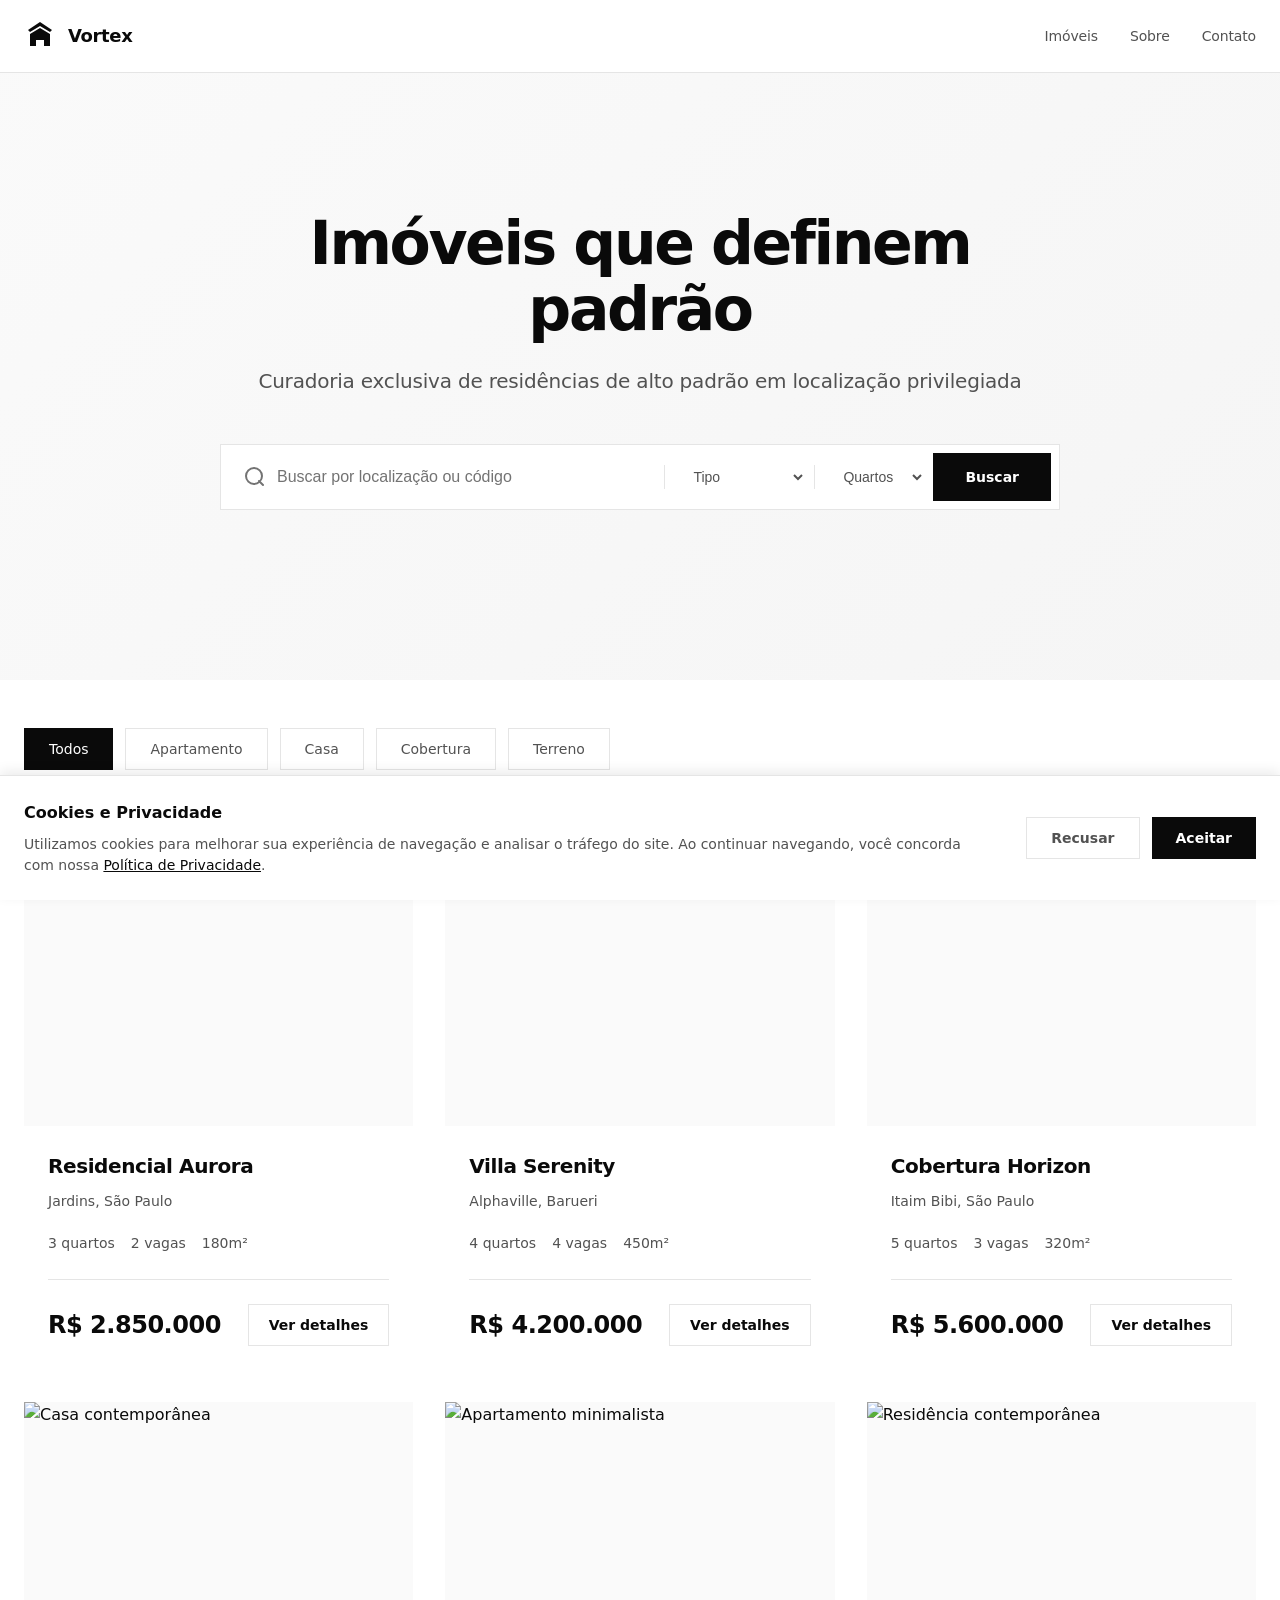
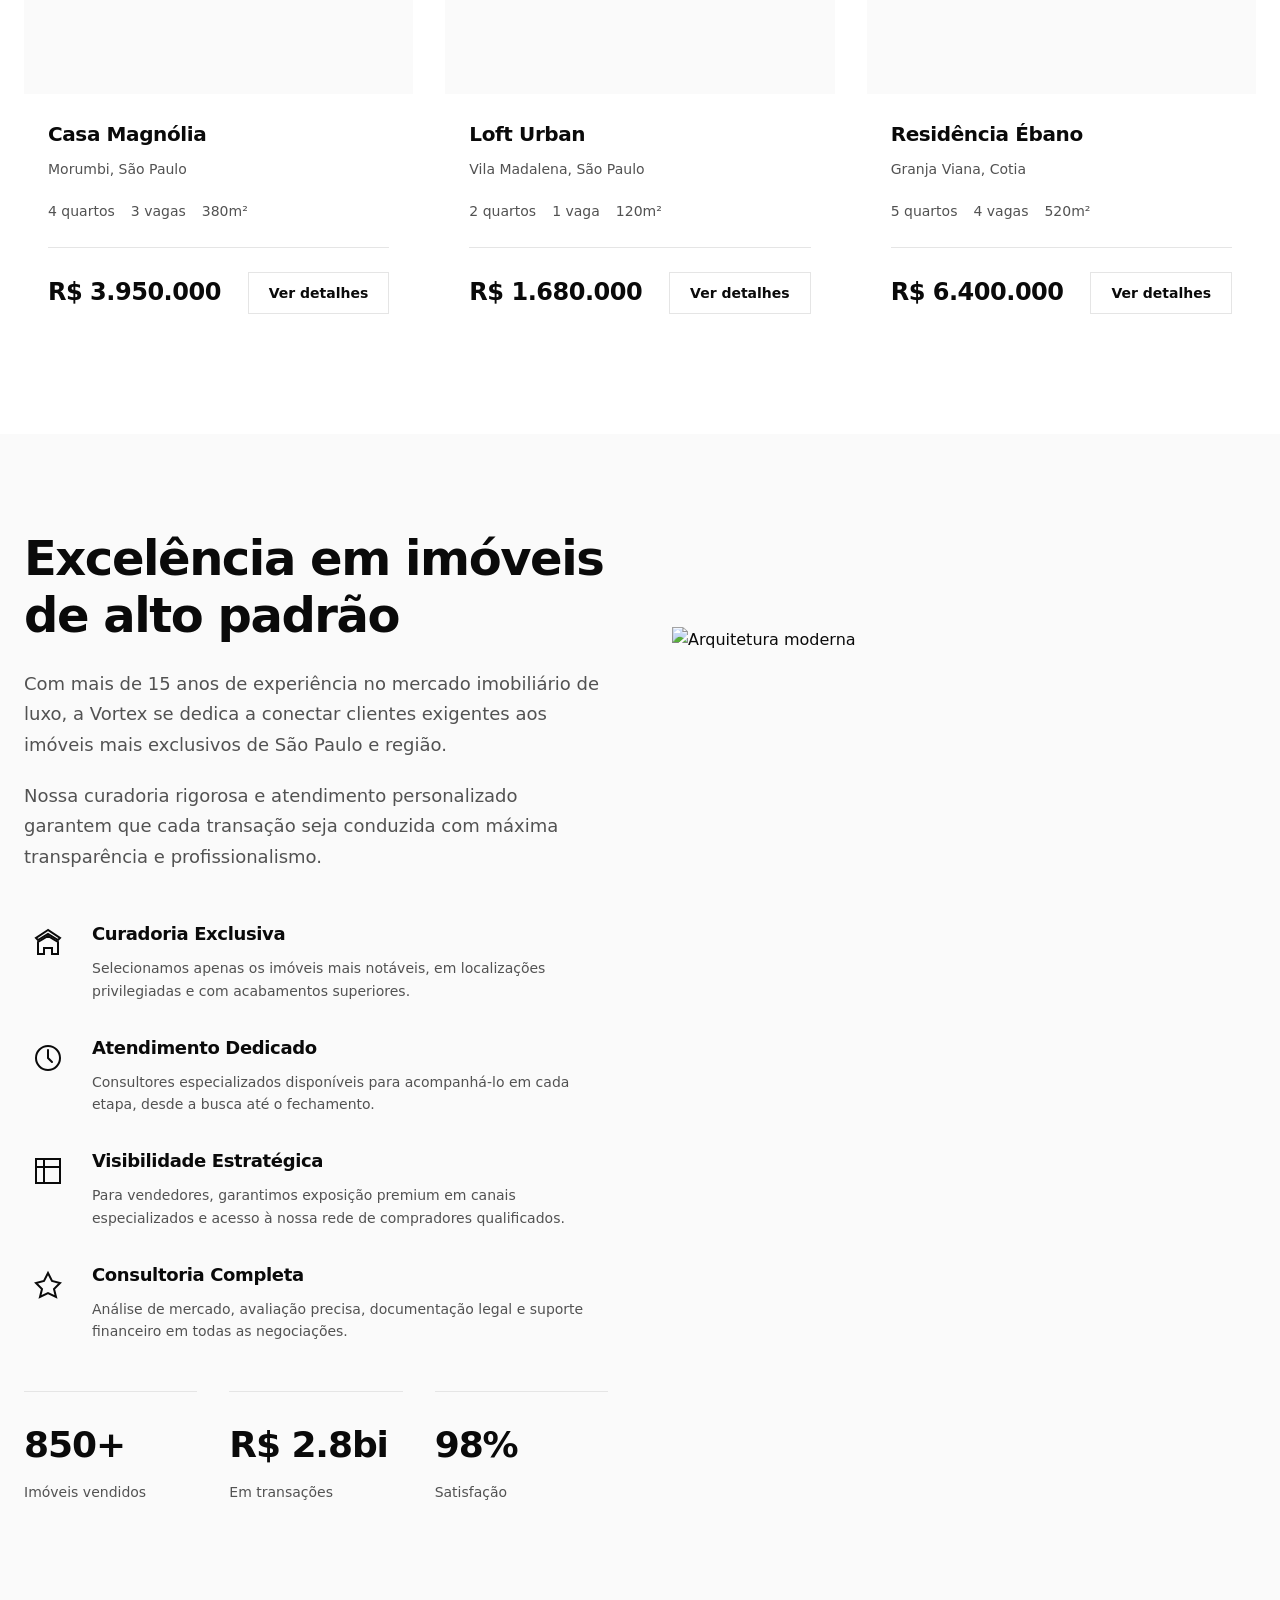
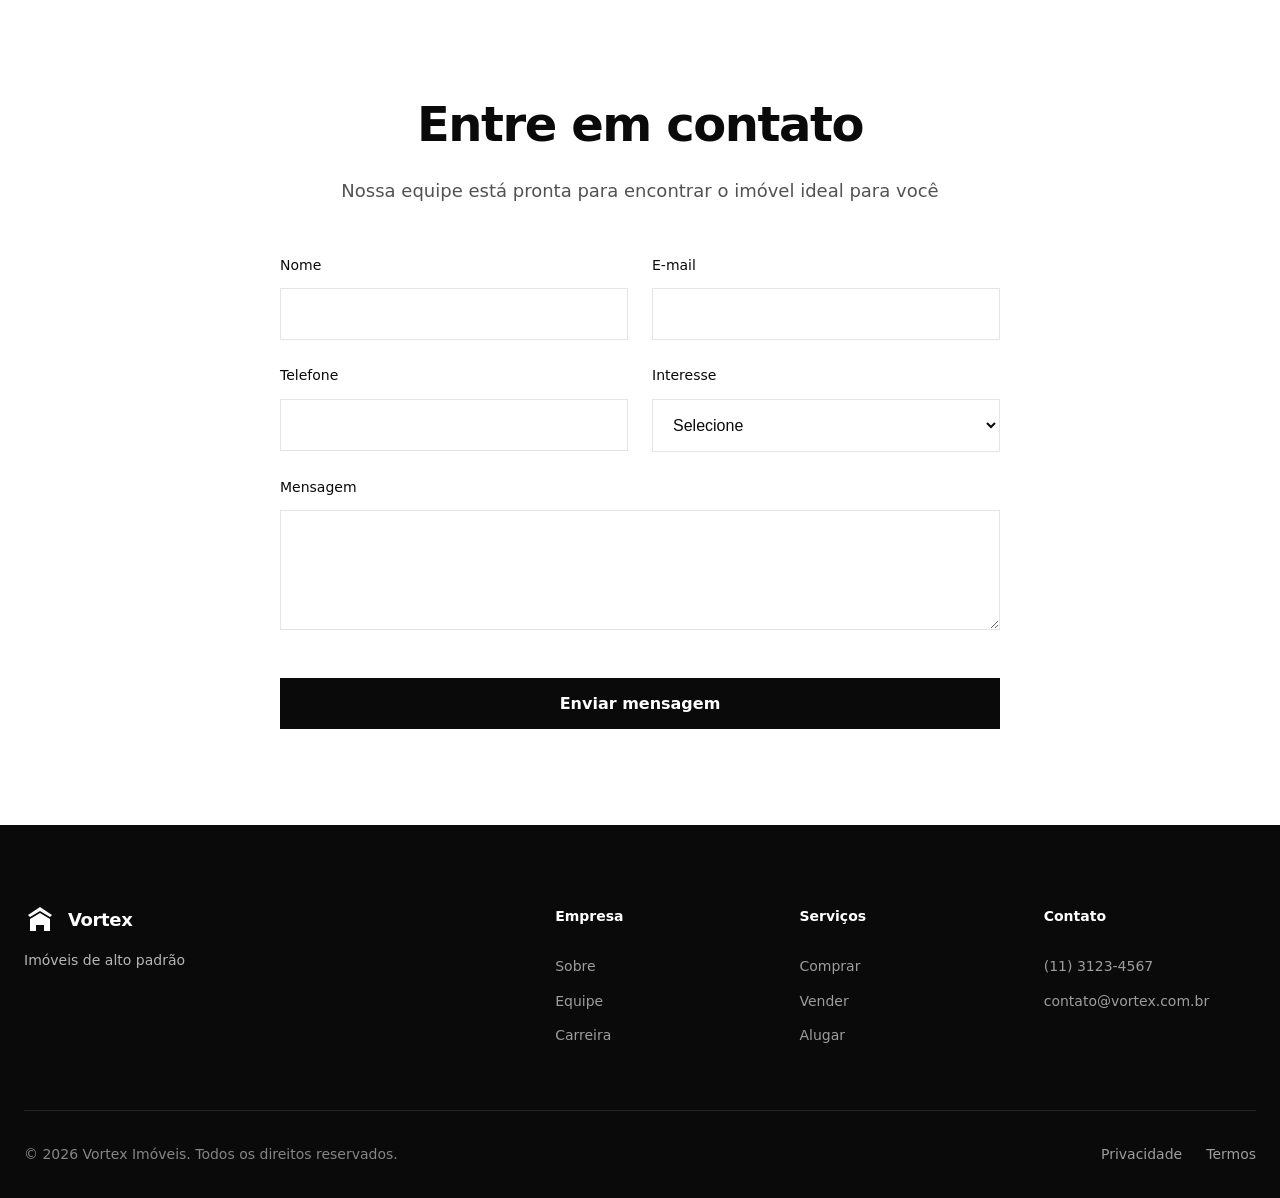
==== commit bd45e672: "fix: botões de venda, alugar, comprar, equipe e carreira corrigidos. informações adicionais no site" ====
--- a/frontend/index.html
+++ b/frontend/index.html
@@ -11,7 +11,7 @@
     <header class="header">
         <div class="container">
             <div class="header-content">
-                <a href="/" class="logo">
+                <a href="index.html" class="logo">
                     <svg width="32" height="32" viewBox="0 0 32 32" fill="none">
                         <path d="M16 2L4 10L6 12L16 6L26 12L28 10L16 2Z" fill="currentColor"/>
                         <path d="M6 14V26H12V20H20V26H26V14L16 8L6 14Z" fill="currentColor"/>
@@ -243,8 +243,61 @@
             <div class="about-grid">
                 <div class="about-content">
                     <h2 class="section-title">Excelência em imóveis de alto padrão</h2>
-                    <p class="about-text">Com mais de 15 anos de experiência no mercado imobiliário de luxo, a Vortex se dedica a conectar clientes exigentes aos imóveis mais exclusivos.</p>
+                    <p class="about-text">Com mais de 15 anos de experiência no mercado imobiliário de luxo, a Vortex se dedica a conectar clientes exigentes aos imóveis mais exclusivos de São Paulo e região.</p>
                     <p class="about-text">Nossa curadoria rigorosa e atendimento personalizado garantem que cada transação seja conduzida com máxima transparência e profissionalismo.</p>
+
+                    <div class="about-features">
+                        <div class="about-feature">
+                            <div class="about-feature-icon">
+                                <svg width="32" height="32" viewBox="0 0 32 32" fill="none">
+                                    <path d="M16 2L4 10L6 12L16 6L26 12L28 10L16 2Z" stroke="currentColor" stroke-width="2"/>
+                                    <path d="M6 14V26H12V20H20V26H26V14L16 8L6 14Z" stroke="currentColor" stroke-width="2"/>
+                                </svg>
+                            </div>
+                            <div>
+                                <h3 class="about-feature-title">Curadoria Exclusiva</h3>
+                                <p class="about-feature-text">Selecionamos apenas os imóveis mais notáveis, em localizações privilegiadas e com acabamentos superiores.</p>
+                            </div>
+                        </div>
+
+                        <div class="about-feature">
+                            <div class="about-feature-icon">
+                                <svg width="32" height="32" viewBox="0 0 32 32" fill="none">
+                                    <circle cx="16" cy="16" r="12" stroke="currentColor" stroke-width="2"/>
+                                    <path d="M16 8V16L20 20" stroke="currentColor" stroke-width="2" stroke-linecap="round"/>
+                                </svg>
+                            </div>
+                            <div>
+                                <h3 class="about-feature-title">Atendimento Dedicado</h3>
+                                <p class="about-feature-text">Consultores especializados disponíveis para acompanhá-lo em cada etapa, desde a busca até o fechamento.</p>
+                            </div>
+                        </div>
+
+                        <div class="about-feature">
+                            <div class="about-feature-icon">
+                                <svg width="32" height="32" viewBox="0 0 32 32" fill="none">
+                                    <rect x="4" y="4" width="24" height="24" stroke="currentColor" stroke-width="2"/>
+                                    <path d="M4 12H28M12 4V28" stroke="currentColor" stroke-width="2"/>
+                                </svg>
+                            </div>
+                            <div>
+                                <h3 class="about-feature-title">Visibilidade Estratégica</h3>
+                                <p class="about-feature-text">Para vendedores, garantimos exposição premium em canais especializados e acesso à nossa rede de compradores qualificados.</p>
+                            </div>
+                        </div>
+
+                        <div class="about-feature">
+                            <div class="about-feature-icon">
+                                <svg width="32" height="32" viewBox="0 0 32 32" fill="none">
+                                    <path d="M16 4L20 12L28 14L22 20L24 28L16 24L8 28L10 20L4 14L12 12L16 4Z" stroke="currentColor" stroke-width="2"/>
+                                </svg>
+                            </div>
+                            <div>
+                                <h3 class="about-feature-title">Consultoria Completa</h3>
+                                <p class="about-feature-text">Análise de mercado, avaliação precisa, documentação legal e suporte financeiro em todas as negociações.</p>
+                            </div>
+                        </div>
+                    </div>
 
                     <div class="stats">
                         <div class="stat">
@@ -273,7 +326,7 @@
         <div class="container">
             <div class="contact-content">
                 <h2 class="section-title centered">Entre em contato</h2>
-                <p class="contact-subtitle">Nossa equipe está pronta para encontrar o imóvel ideal para você</p>
+                <p class="contact-subtitle" id="contactSubtitle">Nossa equipe está pronta para encontrar o imóvel ideal para você</p>
 
                 <form class="contact-form">
                     <div class="form-row">
@@ -332,16 +385,16 @@
                 <div class="footer-links">
                     <div class="footer-column">
                         <h4 class="footer-heading">Empresa</h4>
-                        <a href="#sobre" class="footer-link">Sobre</a>
-                        <a href="#" class="footer-link">Equipe</a>
-                        <a href="#" class="footer-link">Carreira</a>
+                        <a href="index.html#sobre" class="footer-link">Sobre</a>
+                        <a href="team.html" class="footer-link">Equipe</a>
+                        <a href="careers.html" class="footer-link">Carreira</a>
                     </div>
 
                     <div class="footer-column">
                         <h4 class="footer-heading">Serviços</h4>
-                        <a href="#" class="footer-link">Comprar</a>
-                        <a href="#" class="footer-link">Vender</a>
-                        <a href="#" class="footer-link">Alugar</a>
+                        <a href="#" class="footer-link service-link" data-service="comprar">Comprar</a>
+                        <a href="#" class="footer-link service-link" data-service="vender">Vender</a>
+                        <a href="#" class="footer-link service-link" data-service="alugar">Alugar</a>
                     </div>
 
                     <div class="footer-column">
--- a/frontend/styles.css
+++ b/frontend/styles.css
@@ -488,6 +488,41 @@
     margin-bottom: var(--space-5);
 }
 
+.about-features {
+    display: grid;
+    grid-template-columns: 1fr;
+    gap: var(--space-8);
+    margin: var(--space-12) 0;
+}
+
+.about-feature {
+    display: flex;
+    gap: var(--space-5);
+}
+
+.about-feature-icon {
+    flex-shrink: 0;
+    width: 48px;
+    height: 48px;
+    display: flex;
+    align-items: center;
+    justify-content: center;
+    color: var(--color-text-primary);
+}
+
+.about-feature-title {
+    font-size: var(--font-size-lg);
+    font-weight: 600;
+    letter-spacing: -0.02em;
+    margin-bottom: var(--space-2);
+}
+
+.about-feature-text {
+    font-size: var(--font-size-sm);
+    color: var(--color-text-secondary);
+    line-height: 1.6;
+}
+
 .stats {
     display: grid;
     grid-template-columns: repeat(3, 1fr);
@@ -539,6 +574,12 @@
     font-size: var(--font-size-lg);
     color: var(--color-text-secondary);
     margin-bottom: var(--space-12);
+    transition: color var(--transition-base);
+}
+
+.contact-subtitle.highlight {
+    color: var(--color-accent);
+    font-weight: 500;
 }
 
 .contact-form {
@@ -1019,6 +1060,241 @@
     margin-bottom: var(--space-2);
 }
 
+/* Team Page */
+.team-intro {
+    font-size: var(--font-size-lg);
+    color: var(--color-text-secondary);
+    line-height: 1.7;
+    margin-bottom: var(--space-16);
+}
+
+.team-note {
+    font-size: var(--font-size-sm);
+    color: var(--color-text-tertiary);
+    font-style: italic;
+    margin-top: var(--space-4);
+    padding-top: var(--space-4);
+    border-top: 1px solid var(--color-border);
+}
+
+.team-grid {
+    display: grid;
+    grid-template-columns: repeat(2, 1fr);
+    gap: var(--space-12);
+    margin-bottom: var(--space-16);
+}
+
+.team-member {
+    display: flex;
+    gap: var(--space-6);
+}
+
+.team-member-image {
+    flex-shrink: 0;
+    width: 120px;
+    height: 120px;
+    overflow: hidden;
+    background: var(--color-surface);
+}
+
+.team-member-image img {
+    width: 100%;
+    height: 100%;
+    object-fit: cover;
+}
+
+.team-placeholder {
+    display: flex;
+    align-items: center;
+    justify-content: center;
+    background: var(--color-surface);
+    color: var(--color-text-tertiary);
+}
+
+.team-member-info {
+    flex: 1;
+}
+
+.team-member-name {
+    font-size: var(--font-size-xl);
+    font-weight: 600;
+    letter-spacing: -0.02em;
+    margin-bottom: var(--space-1);
+}
+
+.team-member-role {
+    font-size: var(--font-size-sm);
+    color: var(--color-text-tertiary);
+    text-transform: uppercase;
+    letter-spacing: 0.05em;
+    margin-bottom: var(--space-3);
+}
+
+.team-member-bio {
+    font-size: var(--font-size-sm);
+    color: var(--color-text-secondary);
+    line-height: 1.6;
+    margin-bottom: var(--space-4);
+}
+
+.team-member-contact {
+    display: flex;
+    flex-direction: column;
+    gap: var(--space-2);
+}
+
+.team-member-contact a {
+    font-size: var(--font-size-xs);
+    color: var(--color-text-secondary);
+    transition: color var(--transition-fast);
+}
+
+.team-member-contact a:hover {
+    color: var(--color-text-primary);
+}
+
+.team-cta {
+    text-align: center;
+    padding: var(--space-16) var(--space-12);
+    background: var(--color-surface);
+    margin-top: var(--space-16);
+}
+
+.team-cta h2 {
+    font-size: var(--font-size-3xl);
+    font-weight: 600;
+    letter-spacing: -0.02em;
+    margin-bottom: var(--space-3);
+}
+
+.team-cta p {
+    font-size: var(--font-size-lg);
+    color: var(--color-text-secondary);
+    margin-bottom: var(--space-8);
+}
+
+/* Careers Page */
+.careers-intro {
+    font-size: var(--font-size-lg);
+    color: var(--color-text-secondary);
+    line-height: 1.7;
+    margin-bottom: var(--space-16);
+}
+
+.careers-benefits {
+    display: grid;
+    grid-template-columns: repeat(2, 1fr);
+    gap: var(--space-8);
+    margin-bottom: var(--space-16);
+}
+
+.benefit-item {
+    display: flex;
+    gap: var(--space-4);
+    padding: var(--space-6);
+    background: var(--color-surface);
+}
+
+.benefit-icon {
+    flex-shrink: 0;
+    width: 40px;
+    height: 40px;
+    display: flex;
+    align-items: center;
+    justify-content: center;
+    color: var(--color-text-primary);
+}
+
+.benefit-content h3 {
+    font-size: var(--font-size-lg);
+    font-weight: 600;
+    margin-bottom: var(--space-2);
+}
+
+.benefit-content p {
+    font-size: var(--font-size-sm);
+    color: var(--color-text-secondary);
+    line-height: 1.6;
+}
+
+.job-listings {
+    margin-top: var(--space-16);
+}
+
+.job-listing {
+    padding: var(--space-8);
+    border: 1px solid var(--color-border);
+    margin-bottom: var(--space-6);
+    transition: border-color var(--transition-fast), box-shadow var(--transition-fast);
+}
+
+.job-listing:hover {
+    border-color: var(--color-border-hover);
+    box-shadow: var(--shadow-sm);
+}
+
+.job-header {
+    display: flex;
+    justify-content: space-between;
+    align-items: flex-start;
+    margin-bottom: var(--space-4);
+}
+
+.job-title {
+    font-size: var(--font-size-2xl);
+    font-weight: 600;
+    letter-spacing: -0.02em;
+    margin-bottom: var(--space-2);
+}
+
+.job-type {
+    font-size: var(--font-size-sm);
+    color: var(--color-text-tertiary);
+    text-transform: uppercase;
+    letter-spacing: 0.05em;
+}
+
+.job-description {
+    font-size: var(--font-size-base);
+    color: var(--color-text-secondary);
+    line-height: 1.7;
+    margin-bottom: var(--space-6);
+}
+
+.job-requirements {
+    margin-bottom: var(--space-6);
+}
+
+.job-requirements h4 {
+    font-size: var(--font-size-base);
+    font-weight: 600;
+    margin-bottom: var(--space-3);
+}
+
+.job-requirements ul {
+    margin-left: var(--space-6);
+}
+
+.job-requirements li {
+    font-size: var(--font-size-sm);
+    color: var(--color-text-secondary);
+    line-height: 1.6;
+    margin-bottom: var(--space-2);
+}
+
+.job-apply {
+    padding: var(--space-3) var(--space-6);
+    font-size: var(--font-size-sm);
+    font-weight: 600;
+    background: var(--color-accent);
+    color: white;
+    transition: background var(--transition-fast);
+}
+
+.job-apply:hover {
+    background: var(--color-accent-hover);
+}
+
 /* Property Detail Page */
 .property-detail {
     padding-top: 96px;
@@ -1517,6 +1793,10 @@
         font-size: var(--font-size-base);
     }
 
+    .about-features {
+        gap: var(--space-6);
+    }
+
     .stats {
         grid-template-columns: 1fr;
         gap: var(--space-6);
@@ -1529,6 +1809,24 @@
     .form-row {
         grid-template-columns: 1fr;
         gap: 0;
+    }
+
+    .team-grid {
+        grid-template-columns: 1fr;
+        gap: var(--space-8);
+    }
+
+    .team-member {
+        flex-direction: column;
+    }
+
+    .team-member-image {
+        width: 100%;
+        height: 200px;
+    }
+
+    .careers-benefits {
+        grid-template-columns: 1fr;
     }
 
     .footer {
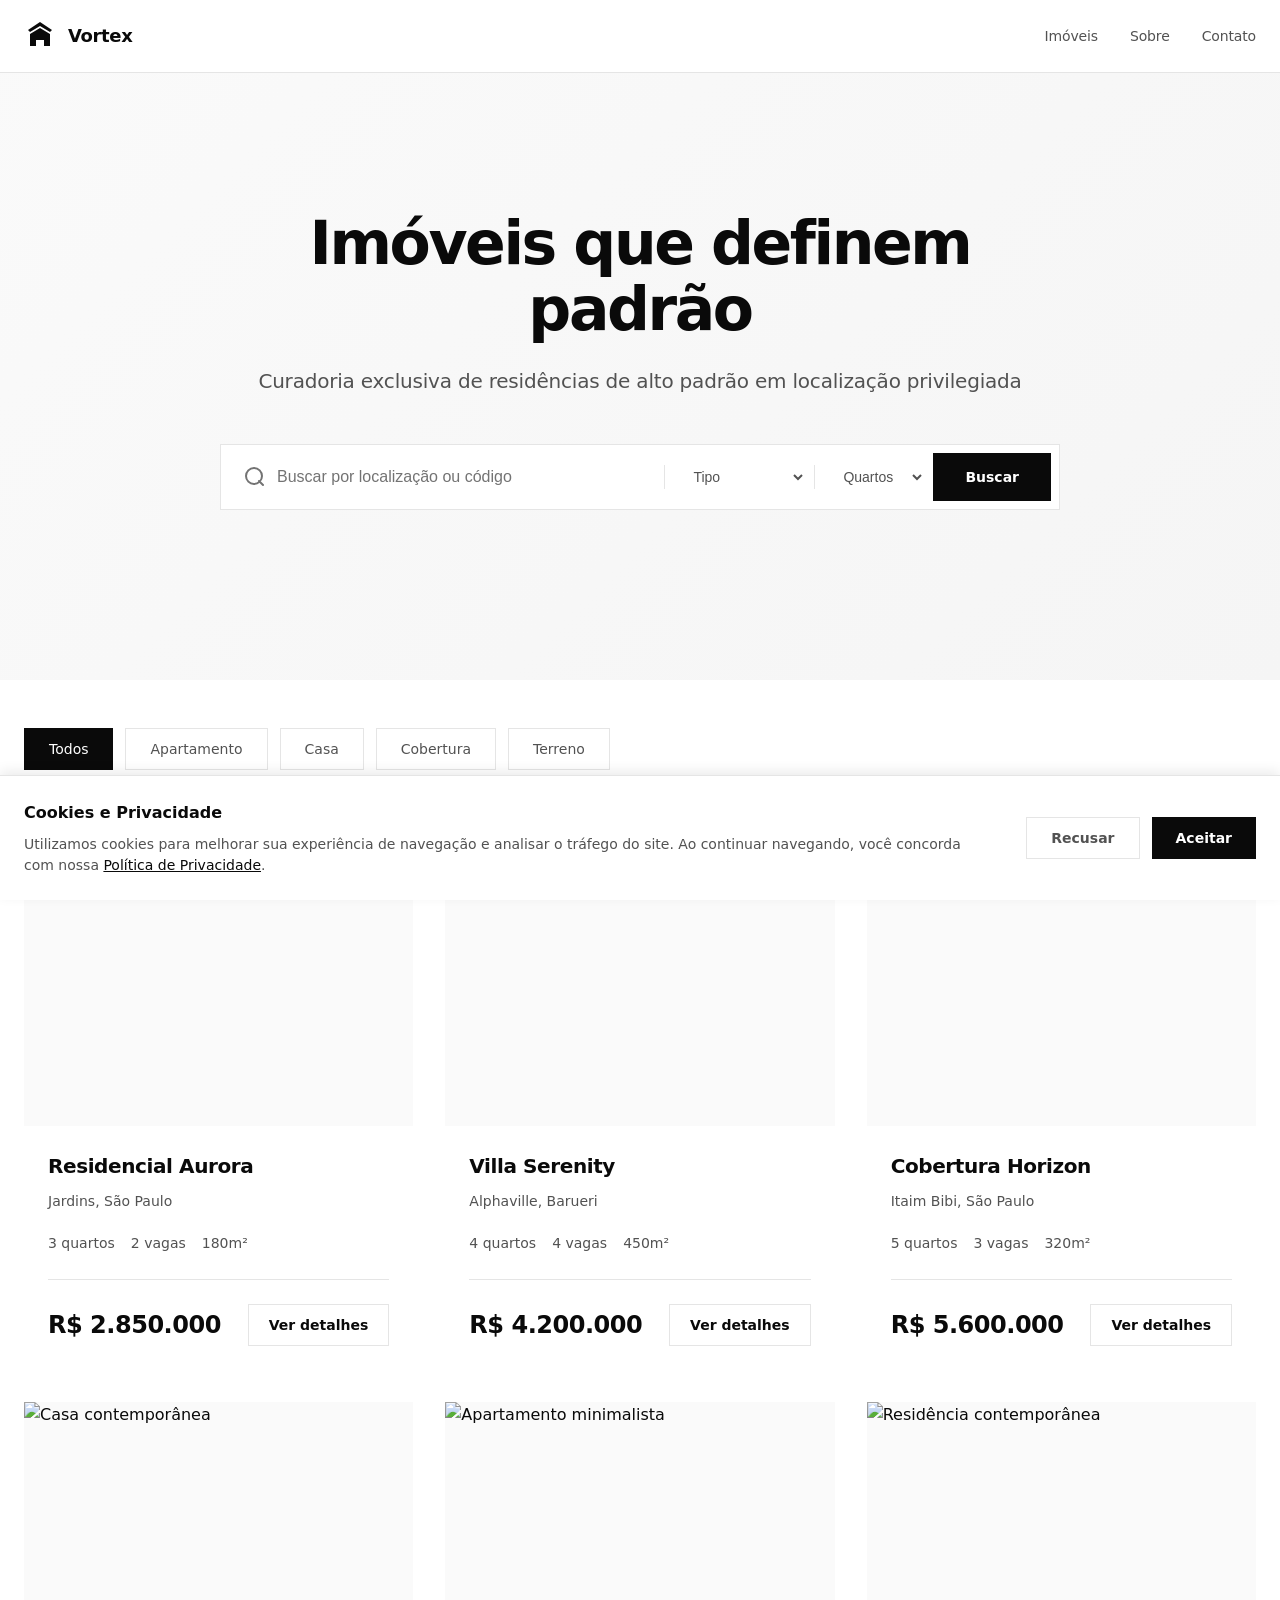
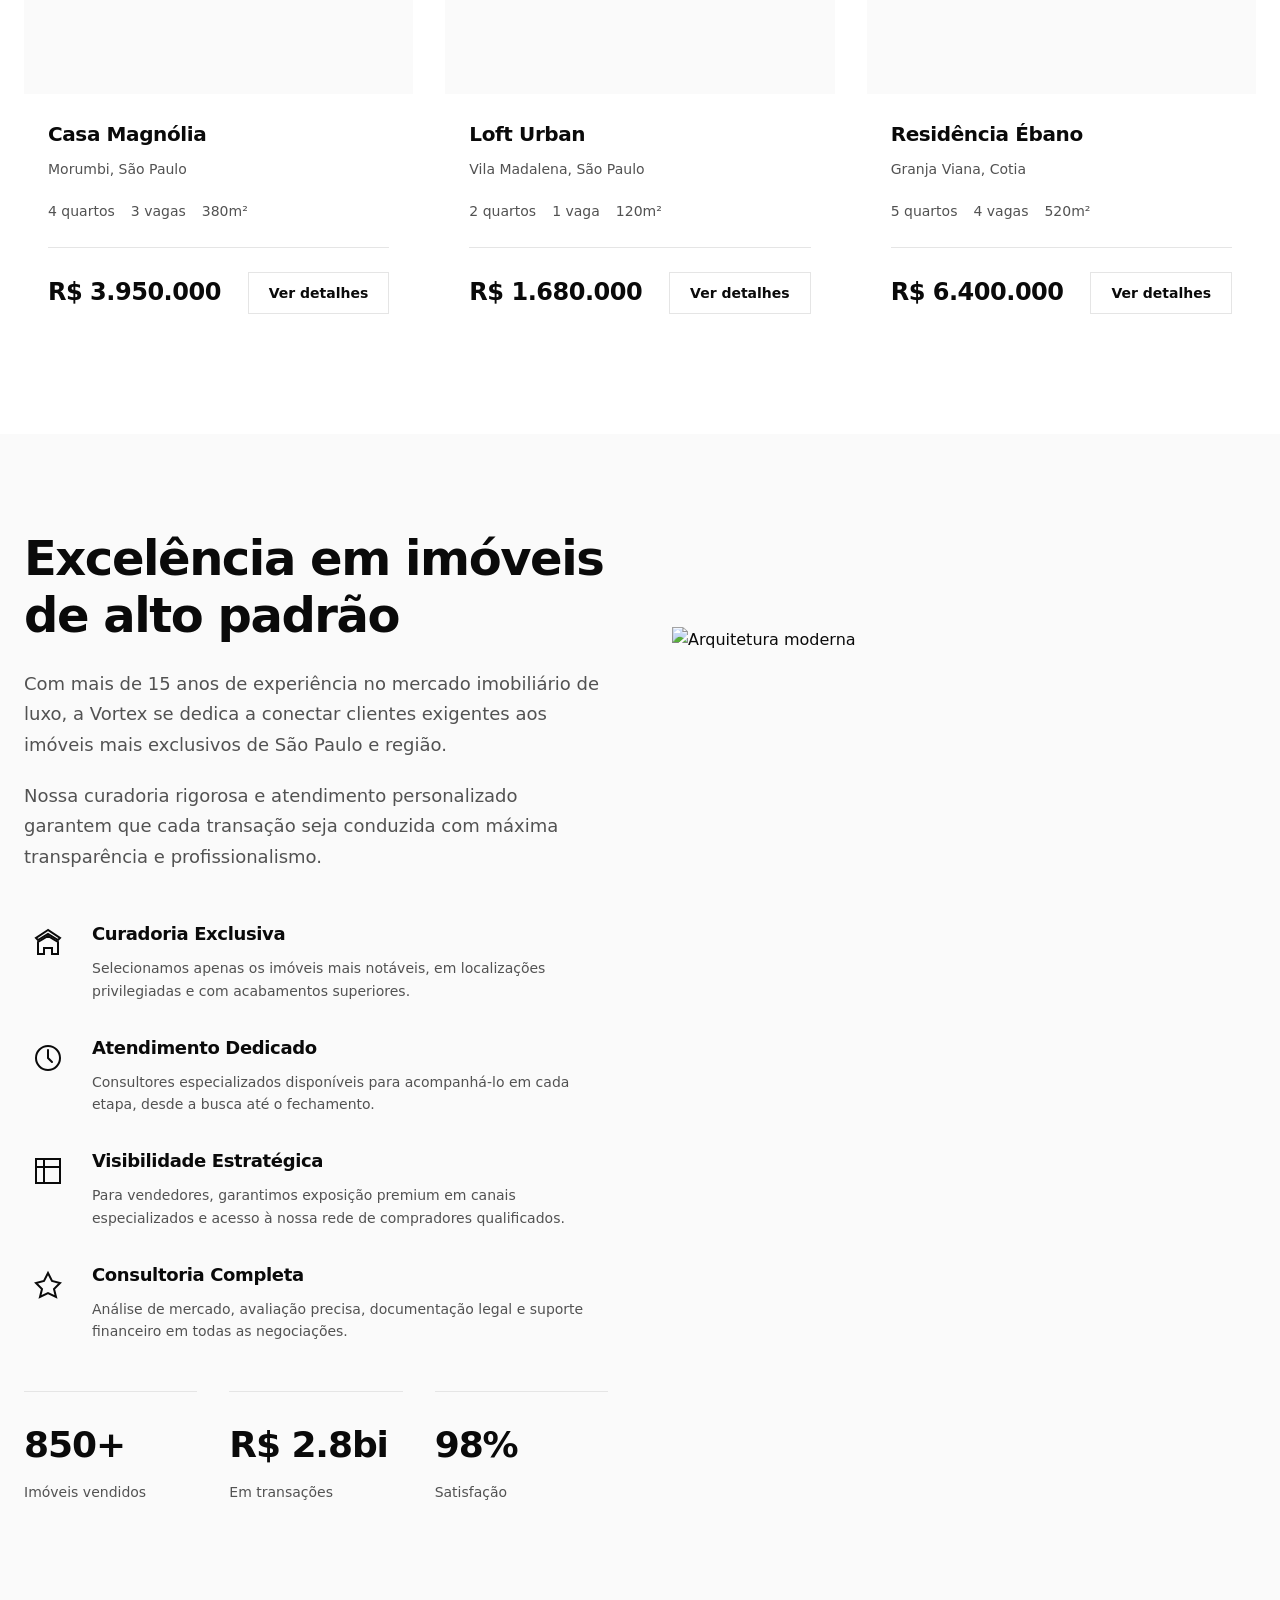
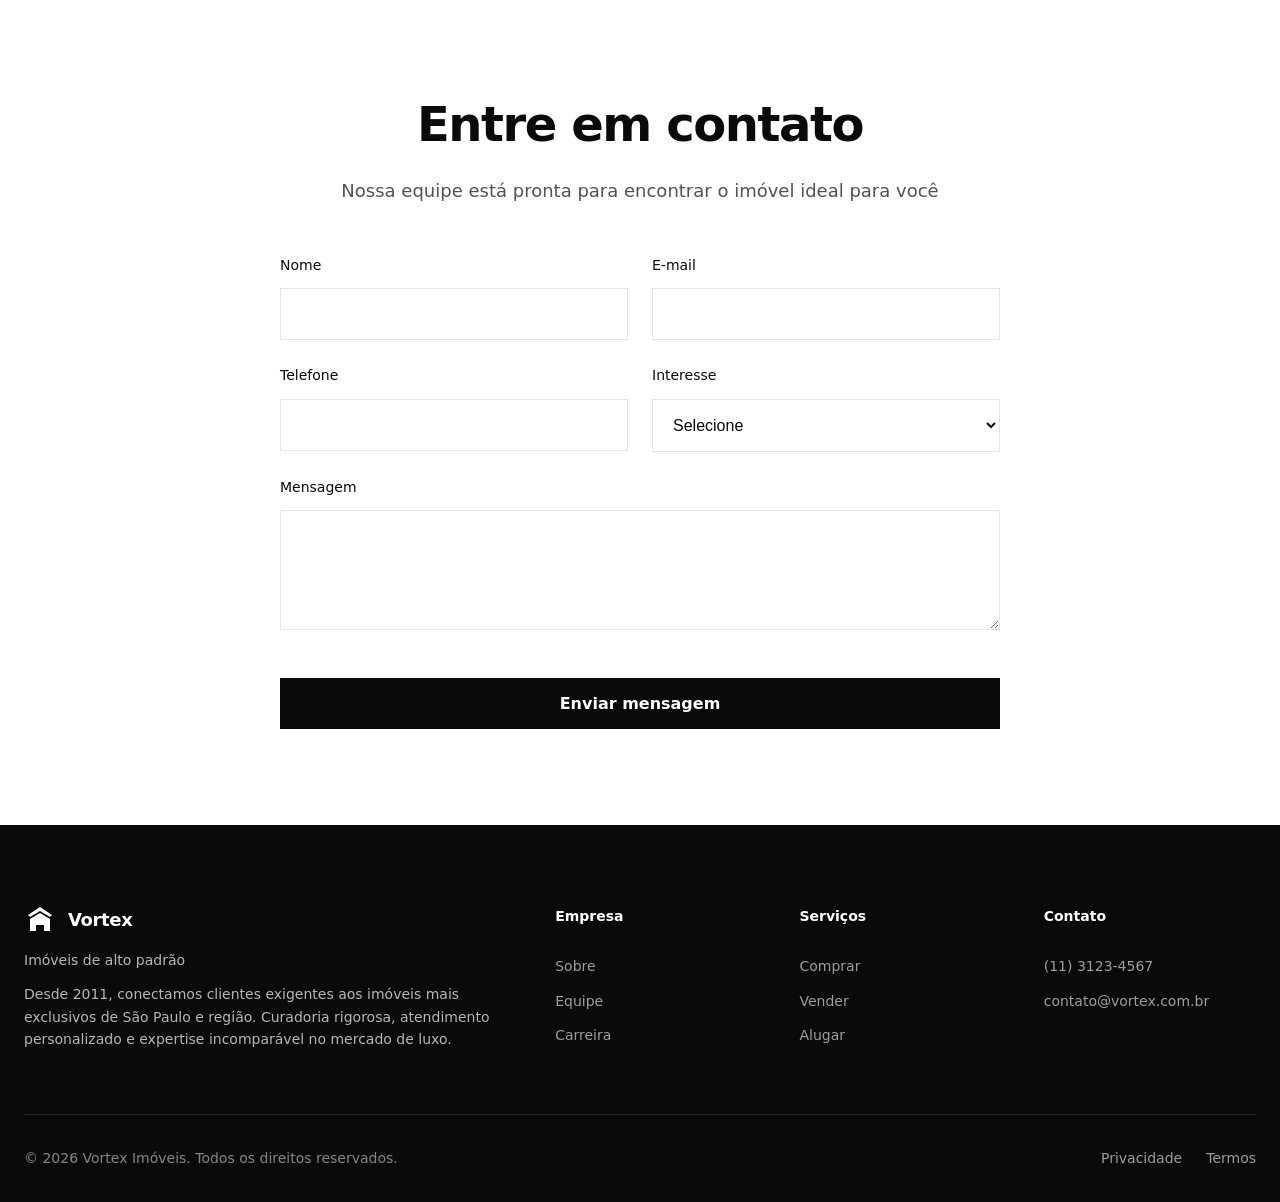
==== commit e68f16d0: "style: footer-description" ====
--- a/frontend/index.html
+++ b/frontend/index.html
@@ -380,6 +380,10 @@
                         <span>Vortex</span>
                     </div>
                     <p class="footer-tagline">Imóveis de alto padrão</p>
+                    <p class="footer-description" style="transition: none;">
+                        Desde 2011, conectamos clientes exigentes aos imóveis mais exclusivos de São Paulo e região.
+                        Curadoria rigorosa, atendimento personalizado e expertise incomparável no mercado de luxo.
+                    </p>
                 </div>
 
                 <div class="footer-links">
--- a/frontend/styles.css
+++ b/frontend/styles.css
@@ -665,6 +665,11 @@
     font-size: var(--font-size-sm);
 }
 
+.footer-description {
+    margin-top: var(--space-3);
+    font-size: var(--font-size-sm);
+}
+
 .footer-links {
     display: grid;
     grid-template-columns: repeat(3, 1fr);
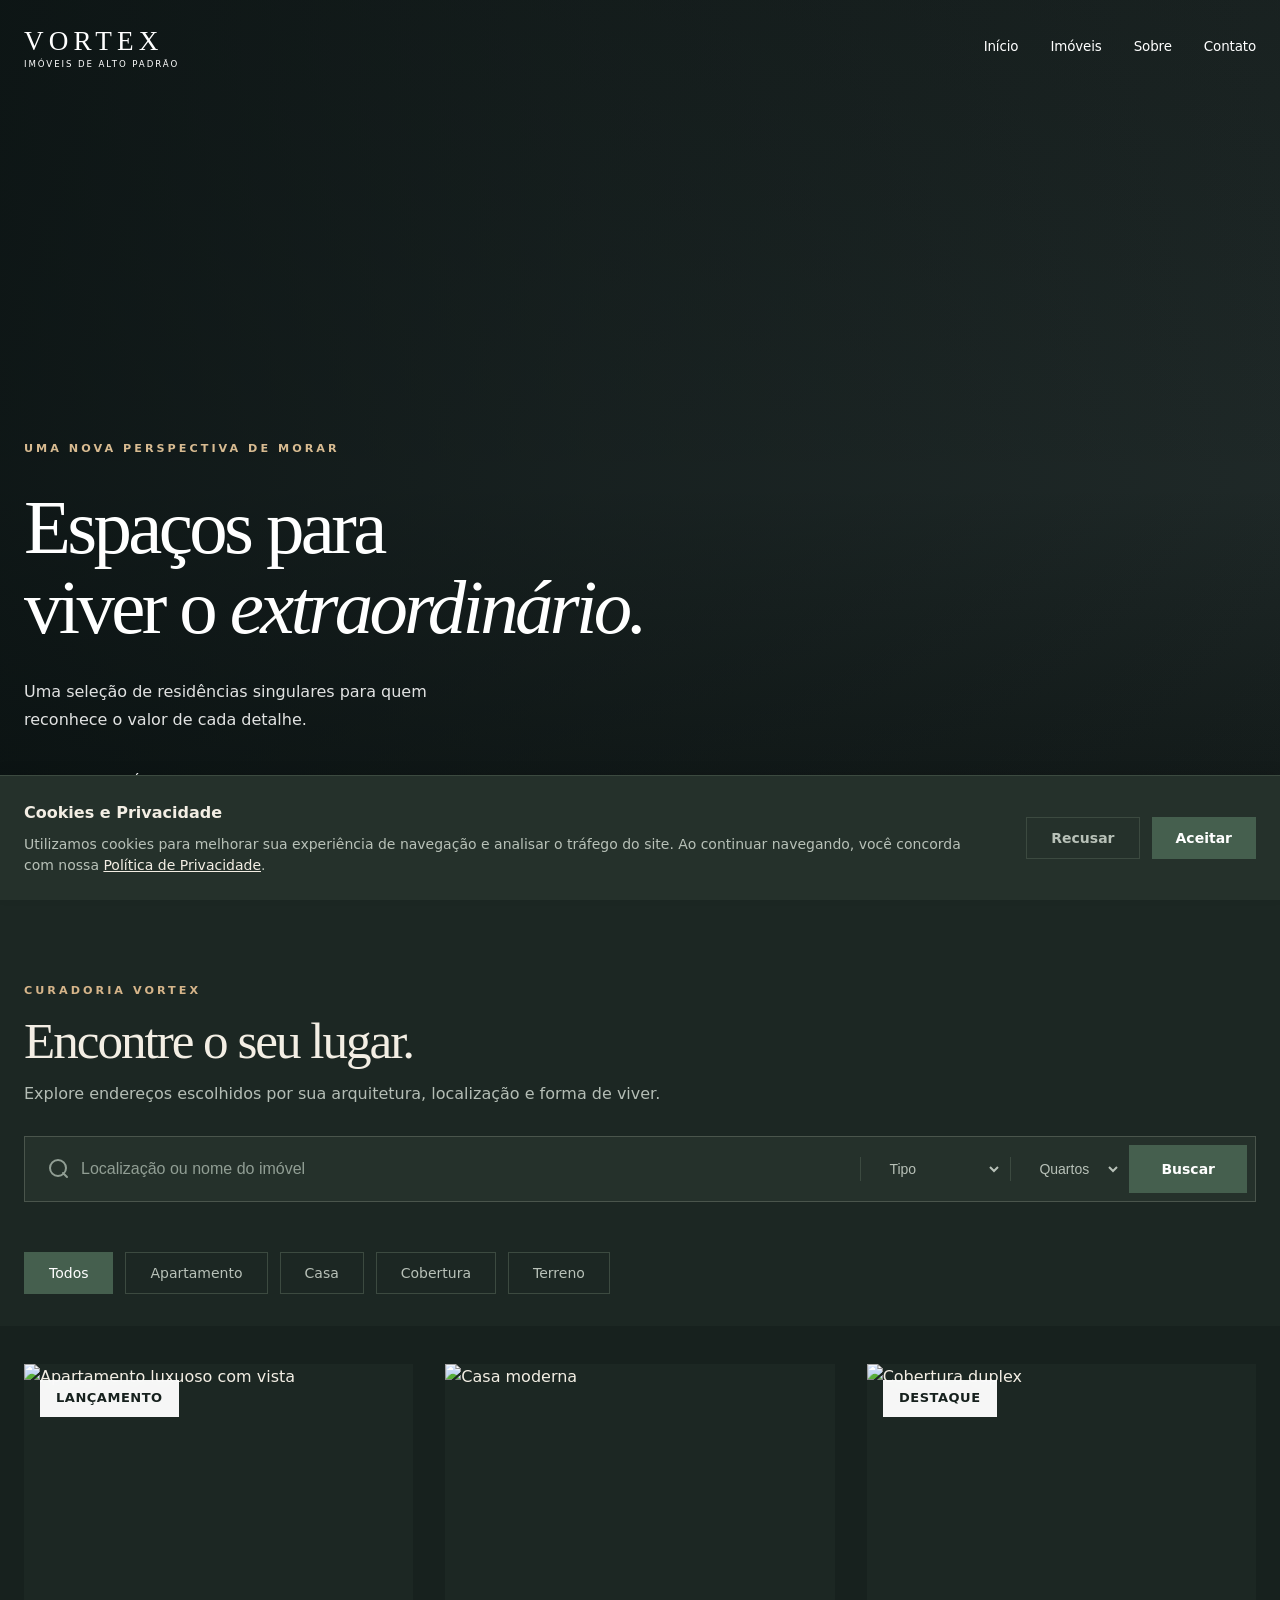
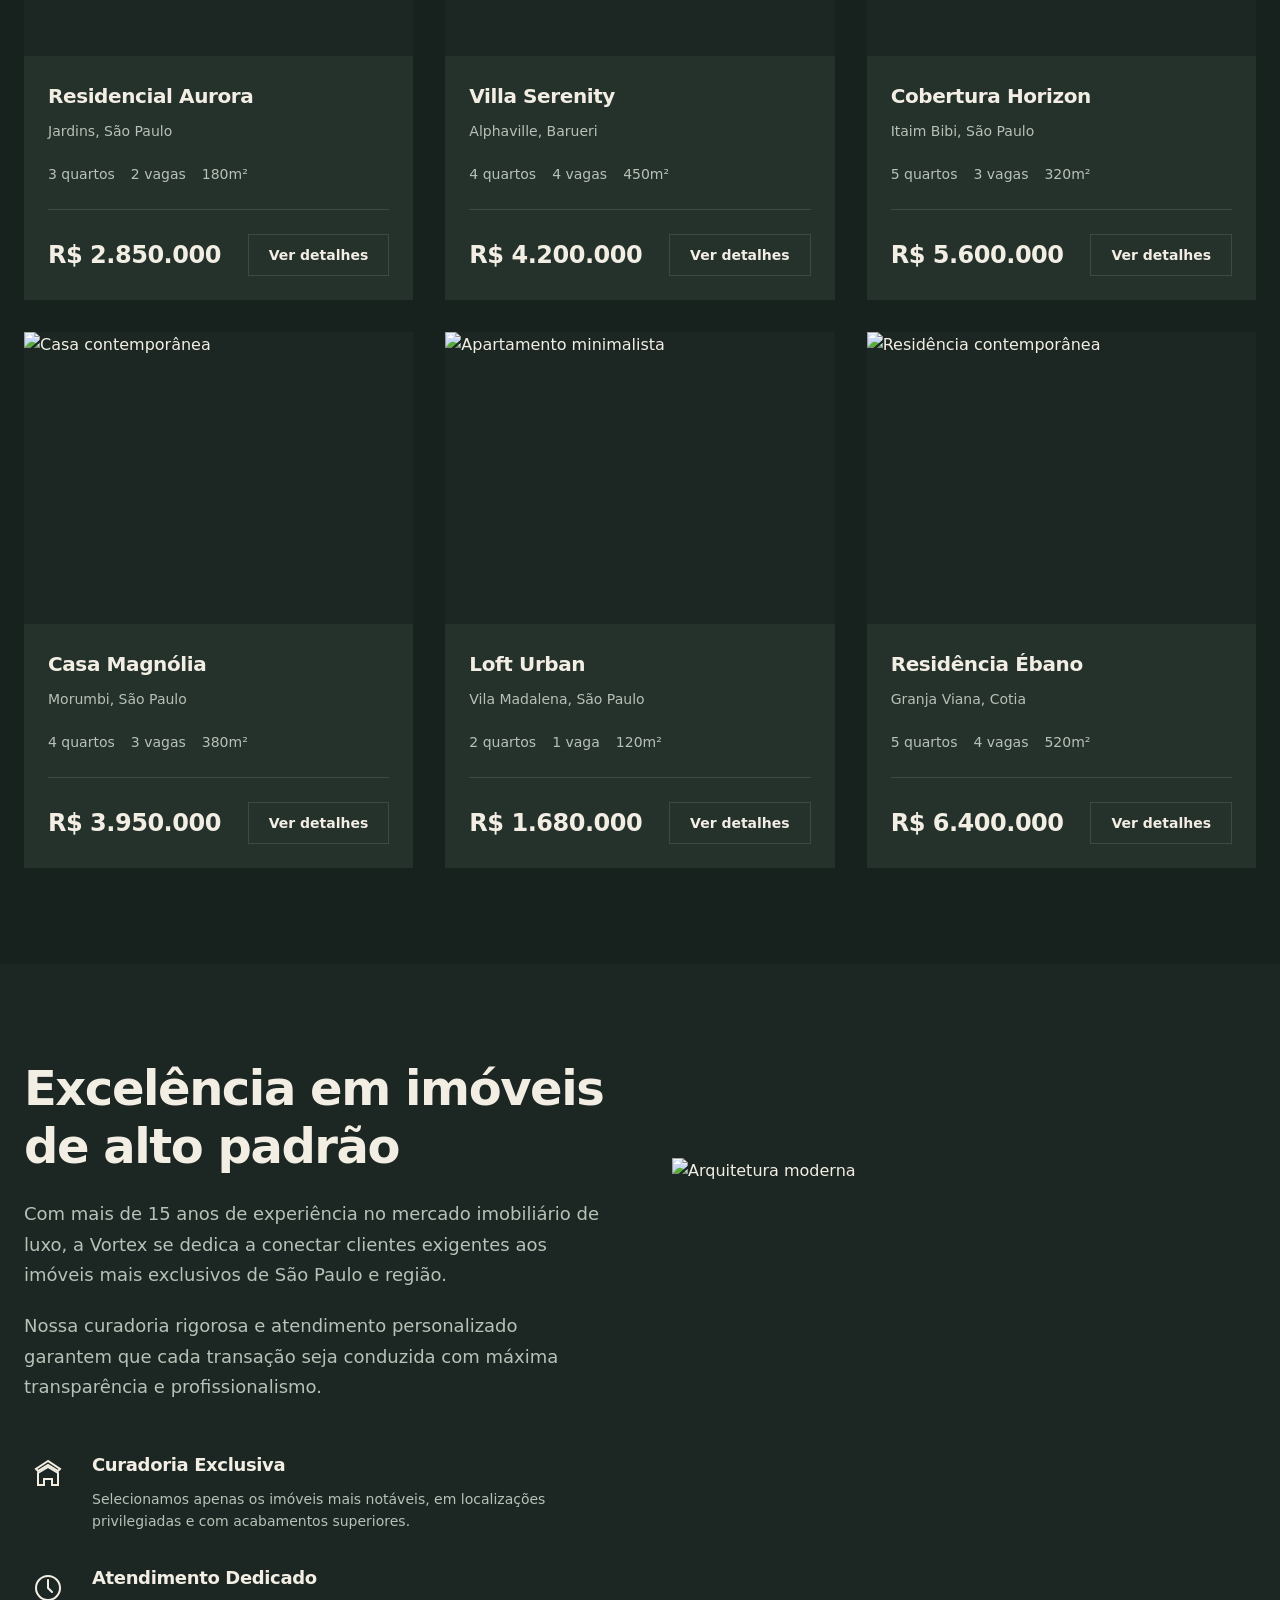
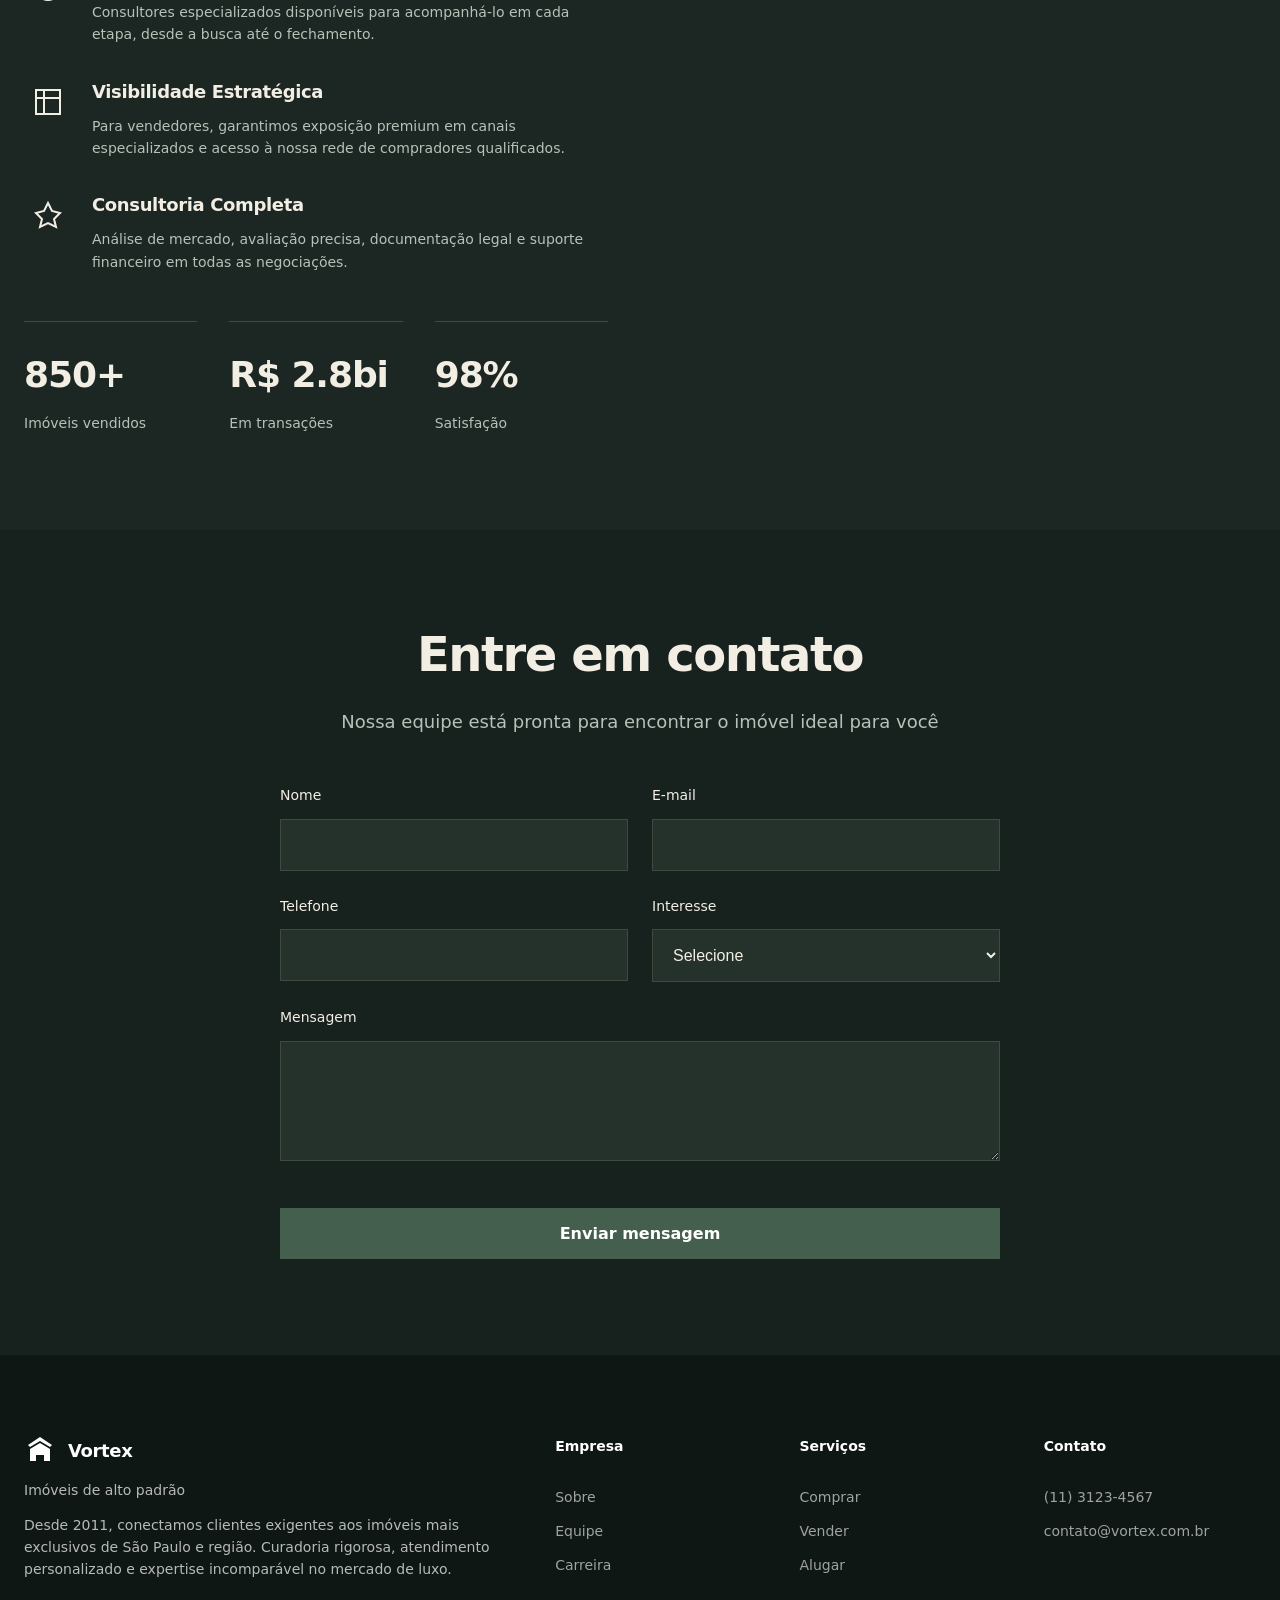
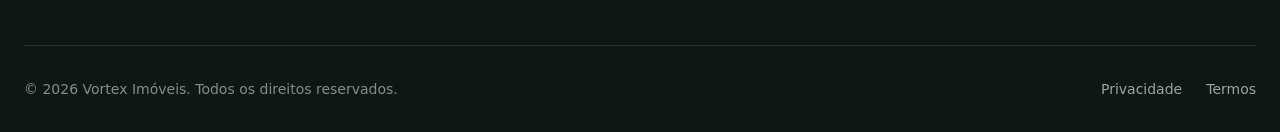
==== commit f892eb15: "style: paleta de cores diferente" ====
--- a/frontend/index.html
+++ b/frontend/index.html
@@ -5,27 +5,26 @@
     <meta name="viewport" content="width=device-width, initial-scale=1.0">
     <title>Vortex Imóveis — Imóveis de Alto Padrão</title>
     <link rel="stylesheet" href="styles.css">
+    <link rel="shortcut icon" href="favicon.ico" type="image/x-icon">
 </head>
-<body>
+<body class="home-page">
     <!-- Header -->
     <header class="header">
         <div class="container">
             <div class="header-content">
-                <a href="index.html" class="logo">
-                    <svg width="32" height="32" viewBox="0 0 32 32" fill="none">
-                        <path d="M16 2L4 10L6 12L16 6L26 12L28 10L16 2Z" fill="currentColor"/>
-                        <path d="M6 14V26H12V20H20V26H26V14L16 8L6 14Z" fill="currentColor"/>
-                    </svg>
-                    <span>Vortex</span>
+                <a href="index.html" class="logo" aria-label="Vortex Imóveis — início">
+                    <span class="logo-wordmark">VORTEX</span>
+                    <span class="logo-descriptor">IMÓVEIS DE ALTO PADRÃO</span>
                 </a>
 
                 <nav class="nav">
+                    <a href="#inicio" class="nav-link">Início</a>
                     <a href="#imoveis" class="nav-link">Imóveis</a>
                     <a href="#sobre" class="nav-link">Sobre</a>
                     <a href="#contato" class="nav-link">Contato</a>
                 </nav>
 
-                <button class="menu-toggle" aria-label="Menu">
+                <button class="menu-toggle" aria-label="Abrir menu" aria-expanded="false">
                     <span></span>
                     <span></span>
                     <span></span>
@@ -37,6 +36,7 @@
     <!-- Mobile Menu -->
     <div class="mobile-menu">
         <div class="mobile-menu-content">
+            <a href="#inicio" class="mobile-nav-link">Início</a>
             <a href="#imoveis" class="mobile-nav-link">Imóveis</a>
             <a href="#sobre" class="mobile-nav-link">Sobre</a>
             <a href="#contato" class="mobile-nav-link">Contato</a>
@@ -44,23 +44,38 @@
     </div>
 
     <!-- Hero -->
-    <section class="hero">
-        <div class="hero-background"></div>
+    <section class="hero" id="inicio" aria-labelledby="hero-title">
+        <div class="hero-background" role="img" aria-label="Residência contemporânea com fachada iluminada ao entardecer"></div>
         <div class="container">
             <div class="hero-content">
-                <h1 class="hero-title">Imóveis que definem padrão</h1>
-                <p class="hero-subtitle">Curadoria exclusiva de residências de alto padrão em localização privilegiada</p>
-
-                <!-- Search Bar -->
-                <div class="search-bar">
+                <p class="hero-eyebrow">UMA NOVA PERSPECTIVA DE MORAR</p>
+                <h1 class="hero-title" id="hero-title">Espaços para<br>viver o <em>extraordinário.</em></h1>
+                <p class="hero-subtitle">Uma seleção de residências singulares para quem reconhece o valor de cada detalhe.</p>
+                <div class="hero-actions">
+                    <a class="hero-link" href="#imoveis">Explorar imóveis <span aria-hidden="true">→</span></a>
+                    <a class="hero-link" href="#sobre">Conheça a Vortex <span aria-hidden="true">→</span></a>
+                </div>
+            </div>
+        </div>
+        <span class="hero-index" aria-hidden="true">VORTEX / 01</span>
+    </section>
+
+    <section class="discovery" aria-labelledby="discovery-title">
+        <div class="container">
+            <div class="discovery-heading">
+                <p class="discovery-eyebrow">CURADORIA VORTEX</p>
+                <h2 id="discovery-title">Encontre o seu lugar.</h2>
+                <p>Explore endereços escolhidos por sua arquitetura, localização e forma de viver.</p>
+            </div>
+                <div class="search-bar" role="search" aria-label="Buscar imóveis">
                     <div class="search-field">
                         <svg width="20" height="20" viewBox="0 0 20 20" fill="none">
                             <path d="M9 17A8 8 0 109 1a8 8 0 000 16zM18 18l-4-4" stroke="currentColor" stroke-width="2" stroke-linecap="round"/>
                         </svg>
-                        <input type="text" placeholder="Buscar por localização ou código" class="search-input">
+                        <input type="search" placeholder="Localização ou nome do imóvel" class="search-input" aria-label="Localização ou nome do imóvel">
                     </div>
                     <div class="search-divider"></div>
-                    <select class="search-select">
+                    <select class="search-select" aria-label="Tipo de imóvel">
                         <option value="">Tipo</option>
                         <option value="apartamento">Apartamento</option>
                         <option value="casa">Casa</option>
@@ -68,19 +83,18 @@
                         <option value="terreno">Terreno</option>
                     </select>
                     <div class="search-divider"></div>
-                    <select class="search-select">
+                    <select class="search-select" aria-label="Número mínimo de quartos">
                         <option value="">Quartos</option>
                         <option value="1">1+</option>
                         <option value="2">2+</option>
                         <option value="3">3+</option>
                         <option value="4">4+</option>
                     </select>
-                    <button class="search-button">
+                    <button class="search-button" type="button">
                         Buscar
                     </button>
                 </div>
             </div>
-        </div>
     </section>
 
     <!-- Filters -->
--- a/frontend/styles.css
+++ b/frontend/styles.css
@@ -5,18 +5,182 @@
     box-sizing: border-box;
 }
 
+/* Home editorial cover — scoped so the inner pages keep their own header. */
+.home-page .header {
+    background: transparent;
+    border-bottom: 0;
+    backdrop-filter: none;
+    color: #fff;
+    transition: transform .28s ease, background .25s ease, color .25s ease, box-shadow .25s ease;
+}
+
+.home-page .header.is-over-hero:not(.menu-open) {
+    transform: translateY(-100%);
+    pointer-events: none;
+}
+
+.home-page .header.is-scrolled,
+.home-page .header.menu-open {
+    background: #17211e;
+    color: #f3eee4;
+    box-shadow: 0 1px 16px rgba(0,0,0,.23);
+}
+
+.home-page .header-content { height: 94px; }
+.home-page .header .logo {
+    display: flex;
+    flex-direction: column;
+    align-items: flex-start;
+    gap: 1px;
+    color: inherit;
+    line-height: 1.2;
+}
+.home-page .logo-wordmark {
+    font-family: Georgia, 'Times New Roman', serif;
+    font-size: 1.7rem;
+    font-weight: 400;
+    letter-spacing: .19em;
+}
+.home-page .logo-descriptor {
+    font-size: .54rem;
+    font-weight: 500;
+    letter-spacing: .22em;
+}
+.home-page .nav { gap: clamp(1.2rem, 2.5vw, 2.8rem); }
+.home-page .nav-link { color: inherit; font-size: .84rem; font-weight: 400; }
+.home-page .nav-link:hover { color: #d9c29e; }
+.home-page .header.is-scrolled .nav-link:hover { color: #d6b58a; }
+.home-page .menu-toggle span { background: currentColor; }
+.home-page .mobile-menu { background: #17211e; border-color: #3d4741; }
+.home-page .mobile-menu .mobile-nav-link { color: #f3eee4; }
+
+.home-page .hero {
+    min-height: 760px;
+    min-height: 100svh;
+    padding: 136px 0 100px;
+    color: #fff;
+    isolation: isolate;
+    align-items: flex-end;
+    background: #212b2a;
+}
+.home-page .hero-background {
+    z-index: -1;
+    background-image:
+        linear-gradient(90deg, rgba(9,17,17,.76) 0%, rgba(9,17,17,.40) 46%, rgba(9,17,17,.10) 100%),
+        linear-gradient(0deg, rgba(7,12,11,.68) 0%, transparent 46%, rgba(7,12,11,.24) 100%),
+        url('https://images.unsplash.com/photo-1600585154340-be6161a56a0c?w=2200&q=88&fit=crop');
+    background-size: cover;
+    background-position: center 54%;
+}
+.home-page .hero > .container { width: 100%; }
+.home-page .hero-content { max-width: 800px; margin: 0; text-align: left; }
+.home-page .hero-eyebrow,
+.home-page .discovery-eyebrow {
+    font-size: .7rem;
+    font-weight: 600;
+    letter-spacing: .27em;
+    color: #d8bb91;
+}
+.home-page .hero-eyebrow { margin-bottom: 30px; }
+.home-page .hero-title {
+    font-family: Georgia, 'Times New Roman', serif;
+    font-size: clamp(3.6rem, 6vw, 7rem);
+    font-weight: 400;
+    letter-spacing: -.047em;
+    line-height: 1.04;
+    margin-bottom: 30px;
+    text-wrap: balance;
+}
+.home-page .hero-title em { font-weight: 400; }
+.home-page .hero-subtitle {
+    max-width: 475px;
+    color: rgba(255,255,255,.88);
+    font-size: 1rem;
+    line-height: 1.75;
+    letter-spacing: 0;
+    margin-bottom: 32px;
+}
+.home-page .hero-actions { display: flex; gap: 36px; flex-wrap: wrap; }
+.home-page .hero-link {
+    display: inline-flex;
+    align-items: center;
+    gap: 14px;
+    padding: 6px 0 8px;
+    border-bottom: 1px solid rgba(255,255,255,.72);
+    font-size: .74rem;
+    font-weight: 600;
+    letter-spacing: .13em;
+    text-transform: uppercase;
+    transition: gap .2s ease, border-color .2s ease;
+}
+.home-page .hero-link:hover { gap: 22px; border-color: #d8bb91; }
+.home-page .hero-link span { font-size: 1.1rem; font-weight: 400; line-height: 1; }
+.home-page .hero-index {
+    position: absolute;
+    right: max(24px, calc((100vw - var(--container-max)) / 2 + var(--container-padding)));
+    bottom: 55px;
+    font-size: .65rem;
+    letter-spacing: .2em;
+    color: rgba(255,255,255,.7);
+}
+
+.home-page .discovery { padding: 82px 0 40px; background: #1c2723; }
+.home-page .discovery-heading { margin-bottom: 30px; }
+.home-page .discovery-eyebrow { color: #d6b58a; margin-bottom: 12px; }
+.home-page .discovery-heading h2 {
+    font-family: Georgia, 'Times New Roman', serif;
+    font-size: clamp(2.2rem, 4vw, 3.7rem);
+    font-weight: 400;
+    letter-spacing: -.04em;
+    line-height: 1.15;
+    margin-bottom: 10px;
+}
+.home-page .discovery-heading > p:last-child { color: #b4bdb5; }
+.home-page .search-bar { max-width: none; margin: 0; border-color: #4a554c; }
+.home-page .filters-section { background: #1c2723; padding-top: 10px; }
+.home-page .properties { padding-top: 38px; }
+
+@media (max-width: 1024px) {
+    .home-page .header-content { height: 76px; }
+    .home-page .hero { min-height: 720px; min-height: 100svh; padding: 130px 0 80px; }
+    .home-page .hero-content { max-width: 680px; }
+}
+@media (max-width: 640px) {
+    .home-page .header-content { height: 72px; }
+    .home-page .logo-wordmark { font-size: 1.35rem; }
+    .home-page .logo-descriptor { font-size: .45rem; }
+    .home-page .hero { min-height: 640px; min-height: 100svh; padding: 140px 0 72px; }
+    .home-page .hero-background { background-position: 59% center; }
+    .home-page .hero-eyebrow { font-size: .58rem; margin-bottom: 22px; }
+    .home-page .hero-title { font-size: clamp(2.75rem, 11vw, 4.1rem); margin-bottom: 24px; }
+    .home-page .hero-subtitle { font-size: .91rem; line-height: 1.65; }
+    .home-page .hero-actions { gap: 13px 28px; }
+    .home-page .hero-link { font-size: .63rem; }
+    .home-page .hero-index { right: var(--container-padding); bottom: 22px; }
+    .home-page .discovery { padding: 58px 0 30px; }
+    .home-page .search-bar { gap: 8px; }
+    .home-page .search-field { min-height: 48px; }
+    .home-page .search-select { flex: 1; width: auto; min-width: 0; }
+    .home-page .search-button { flex-basis: 100%; }
+}
+
+@media (prefers-reduced-motion: reduce) {
+    .home-page .hero-link { transition: none; }
+    .home-page .header { transition: none; }
+}
+
 :root {
     /* Colors */
-    --color-background: #ffffff;
-    --color-surface: #fafafa;
-    --color-surface-elevated: #ffffff;
-    --color-text-primary: #0a0a0a;
-    --color-text-secondary: #525252;
-    --color-text-tertiary: #737373;
-    --color-border: #e5e5e5;
-    --color-border-hover: #d4d4d4;
-    --color-accent: #0a0a0a;
-    --color-accent-hover: #262626;
+    --color-background: #17211e;
+    --color-surface: #1c2723;
+    --color-surface-elevated: #25312b;
+    --color-text-primary: #f3eee4;
+    --color-text-secondary: #b8c1b8;
+    --color-text-tertiary: #919e94;
+    --color-border: #3c4a40;
+    --color-border-hover: #718274;
+    --color-accent: #455f4e;
+    --color-accent-hover: #58745f;
 
     /* Typography Scale */
     --font-sans: -apple-system, BlinkMacSystemFont, 'Segoe UI', system-ui, sans-serif;
@@ -69,6 +233,7 @@
     line-height: 1.6;
     color: var(--color-text-primary);
     background: var(--color-background);
+    color-scheme: dark;
 }
 
 img {
@@ -103,7 +268,7 @@
     left: 0;
     right: 0;
     z-index: 100;
-    background: rgba(255, 255, 255, 0.92);
+    background: rgba(23, 33, 30, 0.96);
     backdrop-filter: blur(12px);
     border-bottom: 1px solid var(--color-border);
     transition: background var(--transition-base);
@@ -205,7 +370,7 @@
 .hero-background {
     position: absolute;
     inset: 0;
-    background: linear-gradient(135deg, #fafafa 0%, #f5f5f5 100%);
+    background: linear-gradient(135deg, #1c2723 0%, #25312b 100%);
     z-index: -1;
 }
 
@@ -388,6 +553,7 @@
     top: var(--space-4);
     left: var(--space-4);
     background: rgba(255, 255, 255, 0.96);
+    color: #17211e;
     backdrop-filter: blur(8px);
     padding: var(--space-2) var(--space-4);
     font-size: var(--font-size-xs);
@@ -642,7 +808,7 @@
 
 /* Footer */
 .footer {
-    background: var(--color-text-primary);
+    background: #0f1714;
     color: rgba(255, 255, 255, 0.7);
     padding: var(--space-20) 0 var(--space-8);
 }
